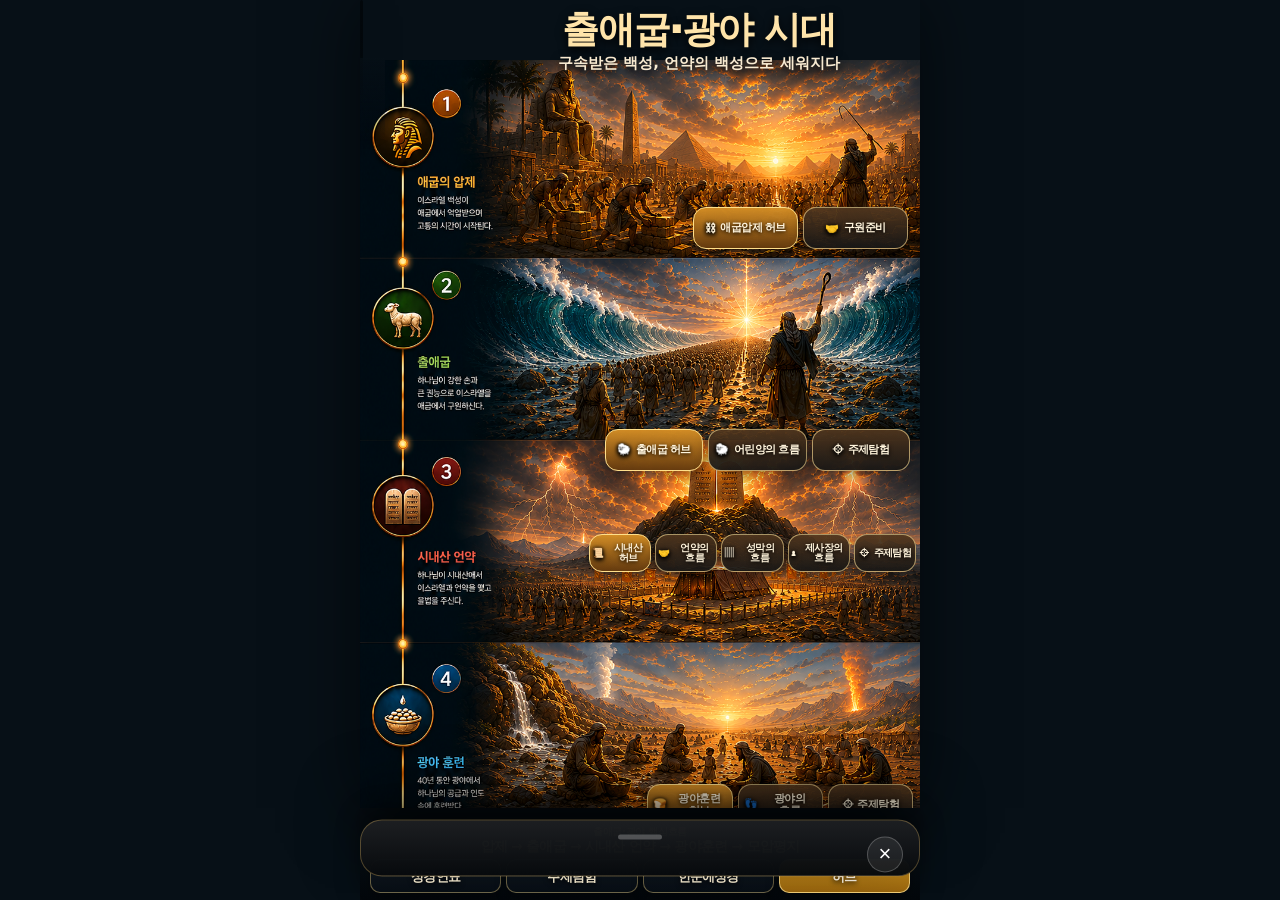
==== index.html @ f76e542e "Add files via upload" ====
<!doctype html>
<html lang="ko">
<head>
<meta charset="utf-8"/>
<meta name="viewport" content="width=device-width,initial-scale=1,maximum-scale=1,user-scalable=no,viewport-fit=cover"/>
<title>출애굽·광야 Matrix</title>
<link rel="manifest" href="manifest.webmanifest"/>
<link rel="apple-touch-icon" href="icons/icon-192.png"/>
<meta name="theme-color" content="#071017"/>
<link rel="stylesheet" href="style.css"/>

<style id="CEN-UNIFIED-FOOTER-V5-CSS">
body{padding-bottom:92px!important}
.unifiedDock{position:fixed!important;left:50%!important;bottom:0!important;transform:translateX(-50%)!important;width:100%!important;max-width:560px!important;z-index:3000!important;padding:5px 10px calc(7px + env(safe-area-inset-bottom))!important;background:linear-gradient(to top,rgba(4,8,12,.98),rgba(9,18,26,.92))!important;border-top:1px solid rgba(247,216,137,.24)!important;box-shadow:0 -10px 24px rgba(0,0,0,.42)!important;backdrop-filter:blur(16px)!important;display:block!important;min-height:auto!important}
.unifiedDock .coreFlow{margin:0 0 4px!important;text-align:center!important;color:#f7d889!important;font-weight:900!important;line-height:1.18!important;font-size:clamp(10px,2.65vw,14px)!important;letter-spacing:-.055em!important;text-shadow:0 2px 6px rgba(0,0,0,.85)!important;white-space:normal!important;overflow:visible!important;text-overflow:clip!important}
.unifiedDock .coreFlow small{display:block!important;margin-bottom:1px!important;color:#d7b565!important;font-size:clamp(7px,1.9vw,10px)!important;font-weight:800!important;letter-spacing:-.03em!important;opacity:.95!important}
.unifiedDock .unifiedNav{display:grid!important;grid-template-columns:repeat(4,1fr)!important;gap:5px!important;width:100%!important;margin:0!important;padding:0!important}
.unifiedDock .action{min-height:34px!important;border:1.2px solid rgba(247,216,137,.42)!important;border-radius:10px!important;background:linear-gradient(180deg,rgba(18,28,36,.92),rgba(8,15,22,.9))!important;box-shadow:inset 0 1px 0 rgba(255,255,255,.08),0 5px 12px rgba(0,0,0,.30)!important;color:#fff4d8!important;text-decoration:none!important;font-size:clamp(10px,2.55vw,13px)!important;font-weight:950!important;display:flex!important;align-items:center!important;justify-content:center!important;line-height:1.0!important;text-align:center!important;letter-spacing:-.06em!important;text-shadow:0 2px 5px rgba(0,0,0,.75)!important;padding:0 2px!important;cursor:pointer!important}
.unifiedDock .action.main,.unifiedDock .action[data-link="hub"],.unifiedDock .action[data-footer="hub"]{background:linear-gradient(180deg,#d49a22,#9b660d)!important;border-color:rgba(255,224,142,.82)!important;color:#fff8e6!important;box-shadow:inset 0 1px 0 rgba(255,255,255,.2),0 5px 13px rgba(0,0,0,.34)!important}
@media(min-width:680px){.unifiedDock{border-radius:24px 24px 0 0!important}}
</style>


<style id="CEN-FOOTER-HEIGHT-FIX-V5B">
:root{--cen-footer-h:92px!important;}
.phone.main-content{bottom:calc(92px + env(safe-area-inset-bottom))!important;}
.app-container{background:#020b10!important;}
</style>

<style id="CEN-BLACK-GAP-FIX-V5C">
/* v5c: 기존 하단 흐름/푸터 예약공간 제거 + 통합 네비게이터 기준으로 재정렬 */
:root{--footer-h:92px!important;--flow-h:0px!important;--cen-footer-h:82px!important;}
.flow-dock,.fixedFooter:not(.unifiedDock),.cen-bottom-solid-bg,.jesus-flow-strip,.era-flow-strip{display:none!important;height:0!important;min-height:0!important;padding:0!important;margin:0!important;border:0!important;box-shadow:none!important;overflow:hidden!important;pointer-events:none!important;}
.viewport{bottom:calc(92px + env(safe-area-inset-bottom))!important;}
.unifiedDock{height:auto!important;min-height:0!important;}
.unifiedDock .action{min-height:34px!important;}
.unifiedDock .coreFlow{margin-bottom:4px!important;}
.unifiedDock .action[data-link="overview"]{letter-spacing:-.07em!important;}
</style>


<style id="CEN-M03-SHEET-ABOVE-FOOTER-V6">
/* v6: 출애굽·광야 허브목록 팝업을 하단 네비게이터 위에서 열기 */
.sheet{
  bottom:calc(92px + env(safe-area-inset-bottom))!important;
  max-height:calc(100svh - 132px - env(safe-area-inset-bottom))!important;
  transform:translate(-50%,120%)!important;
  padding:14px 18px 18px!important;
  border-bottom:1px solid rgba(245,199,107,.30)!important;
  border-radius:22px!important;
  z-index:3100!important;
}
.sheet.show{transform:translate(-50%,0)!important;}
.sheetBack{z-index:2500!important;}
.sheet h2{font-size:clamp(22px,6vw,30px)!important;line-height:1.15!important;}
.sheet .meta{font-size:clamp(13px,3.5vw,17px)!important;margin-bottom:10px!important;}
.sheet p{font-size:clamp(13px,3.5vw,16px)!important;line-height:1.45!important;margin-bottom:10px!important;}
.chips{max-height:28svh!important;overflow-y:auto!important;padding-bottom:4px!important;}
.chip{font-size:clamp(12px,3.2vw,15px)!important;padding:7px 10px!important;}
@media(max-height:720px){
  .sheet{max-height:56svh!important;padding-top:12px!important;}
  .chips{max-height:20svh!important;}
  .grab{margin-bottom:10px!important;}
}
</style>
</head>
<body>
<div class="app">
  <main class="phone main-content">
    <section class="stage" aria-label="출애굽·광야 시대 Matrix">
      <img class="bg" src="assets/exodus-wilderness-bg.png" alt="출애굽·광야 시대 배경"/>

      <div class="titleLayer">
        <h1>출애굽·광야 시대</h1>
        <p>구속받은 백성, 언약의 백성으로 세워지다</p>
      </div>

      <button class="hot event e1" onclick="goHub('oppression')" aria-label="애굽압제 허브"></button>
      <button class="hot event e2" onclick="goHub('exodus')" aria-label="출애굽 허브"></button>
      <button class="hot event e3" onclick="goHub('sinai')" aria-label="시내산 허브"></button>
      <button class="hot event e4" onclick="goHub('wilderness')" aria-label="광야훈련 허브"></button>
      <button class="hot event e5" onclick="goHub('moab')" aria-label="모압평지 허브"></button>

      <div class="btnGroup g1">
        <button onclick="goHub('oppression')"><span class="bIcon">⛓</span>애굽압제 허브</button>
        <button onclick="openSheet('oppressionFlow')"><span class="bIcon">🤝</span>구원준비</button>
      </div>
      <div class="btnGroup g2">
        <button onclick="goHub('exodus')"><span class="bIcon">🐑</span>출애굽 허브</button>
        <button onclick="openSheet('lamb')"><span class="bIcon">🐑</span>어린양의 흐름</button>
        <button onclick="openSheet('exodusFlow')"><span class="bIcon">⌖</span>주제탐험</button>
      </div>
      <div class="btnGroup g3 core">
        <button onclick="goHub('sinai')"><span class="bIcon">📜</span>시내산 허브</button>
        <button onclick="openSheet('covenant')"><span class="bIcon">🤝</span>언약의 흐름</button>
        <button onclick="openSheet('tabernacle')"><span class="bIcon">▥</span>성막의 흐름</button>
        <button onclick="openSheet('priest')"><span class="bIcon">♟</span>제사장의 흐름</button>
        <button onclick="openSheet('connection')"><span class="bIcon">⌖</span>주제탐험</button>
      </div>
      <div class="btnGroup g4">
        <button onclick="goHub('wilderness')"><span class="bIcon">🍞</span>광야훈련 허브</button>
        <button onclick="openSheet('wildernessFlow')"><span class="bIcon">👣</span>광야의 흐름</button>
        <button onclick="openSheet('connection')"><span class="bIcon">⌖</span>주제탐험</button>
      </div>
      <div class="btnGroup g5">
        <button onclick="goHub('moab')"><span class="bIcon">⛰</span>모압평지 허브</button>
        <button onclick="openSheet('kingdom')"><span class="bIcon">♛</span>하나님나라의 흐름</button>
        <button onclick="openSheet('connection')"><span class="bIcon">⌖</span>주제탐험</button>
      </div>
    </section>
  </main>

  <nav class="fixedFooter" aria-label="출애굽·광야 하단 고정 메뉴">
    <div class="flowBox">
      <div class="flowTitle">출애굽·광야 핵심흐름</div>
      <div class="flowItems">
        <span>압제</span><b>›</b><span>출애굽</span><b>›</b><span>언약</span><b>›</b><span>광야</span><b>›</b><span>모압</span>
      </div>
    </div>
    <div class="navGrid">
      <button onclick="showToast('홈 연결 준비')"><i>⌂</i><span>홈</span></button>
      <button onclick="showToast('전체 시대 Matrix 연결 준비')"><i>◎</i><span>전체</span></button>
      <button onclick="openSheet('hubList')"><i>▣</i><span>허브</span></button>
      <button onclick="showToast('족장시대 Matrix 연결 준비')"><i>‹</i><span>이전</span></button>
      <button onclick="showToast('정복시대 Matrix 연결 준비')" class="next"><i>›</i><span>정복시대</span></button>
    </div>
  </nav>
</div>

<footer class="footer actions unifiedDock" aria-label="출애굽·광야 하단 네비게이터">
  <div class="coreFlow"><small>출애굽·광야 핵심흐름</small>압제 → 출애굽 → 시내산 언약 → 광야훈련 → 모압평지</div>
  <nav class="unifiedNav" aria-label="하단 메뉴">
    <button class="action" type="button" data-link="timeline" data-footer="timeline">성경연표</button>
    <button class="action" type="button" data-link="connect" data-footer="connect">주제탐험</button>
    <button class="action" type="button" data-link="overview" data-footer="overview">한눈에성경</button>
    <button class="action main" type="button" data-link="hub" data-footer="hub">허브</button>
  </nav>
</footer>

<div class="sheetBack" id="backdrop"></div>
<section class="sheet" id="sheet" aria-modal="true" role="dialog">
  <div class="grab"></div><button class="close" id="close">×</button>
  <h2 id="sheetTitle"></h2><div class="meta" id="sheetMeta"></div><p id="sheetBody"></p><div class="chips" id="chips"></div>
</section>
<div class="toast" id="toast"></div>

<script src="script.js"></script>

<script id="CEN-UNIFIED-FOOTER-V5-LINKS">
(function(){
  const links={
    timeline:'https://centiger.github.io/CEN-Chronology/?view=timeline',
    connect:'https://centiger.github.io/CEN-Chronology/',
    overview:'https://centiger.github.io/CEN-Bible2.0/#overview66'
  };
  document.addEventListener('click',function(e){
    const btn=e.target.closest && e.target.closest('.unifiedDock .action');
    if(!btn) return;
    const key=btn.dataset.link || btn.dataset.footer || '';
    if(key==='timeline'||key==='connect'||key==='overview'){
      e.preventDefault(); e.stopPropagation(); e.stopImmediatePropagation();
      location.href=links[key];
      return;
    }
    if(key==='hub'){
      e.preventDefault(); e.stopPropagation(); e.stopImmediatePropagation();
      if(typeof openSheet === 'function') openSheet('hubList');
      return;
    }
  },true);
})();
</script>

</body>
</html>
---- style.css ----
*{box-sizing:border-box;-webkit-tap-highlight-color:transparent}html,body{margin:0;background:#071017;color:#fff;font-family:system-ui,-apple-system,"Noto Sans KR","Apple SD Gothic Neo",sans-serif;overflow-x:hidden}.app{min-height:100svh;display:flex;justify-content:center;background:#071017}.phone{position:relative;width:100%;max-width:560px;background:#071017;box-shadow:0 0 70px rgba(0,0,0,.55)}:root{--footer-h:clamp(118px,32vw,180px);--gold:#f5c76b}.main-content{padding-bottom:calc(var(--footer-h) + env(safe-area-inset-bottom) + 10px)}.stage{position:relative;width:100%;aspect-ratio:1024/1536;overflow:hidden;background:#071017}.bg{display:block;width:100%;height:100%;object-fit:cover;user-select:none;pointer-events:none}.titleLayer{position:absolute;left:25%;right:3%;top:1.05%;z-index:8;text-align:center;text-shadow:0 3px 10px #000}.titleLayer h1{margin:0;color:#ffe0a0;font-size:clamp(21px,5.7vw,34px);line-height:1.05;font-weight:1000;letter-spacing:-.04em}.titleLayer p{margin:4px 0 0;color:#f8ead1;font-size:clamp(10px,2.55vw,15px);font-weight:850}.hot{position:absolute;z-index:10;border:0;background:rgba(255,255,255,0);border-radius:14px;cursor:pointer}.hot:focus-visible{outline:2px solid var(--gold);background:rgba(245,199,107,.14)}.hot.debug{background:rgba(245,199,107,.18);outline:1px solid rgba(245,199,107,.7)}.event{left:0;right:0;width:100%;height:18.6%}.e1{top:4.6%}.e2{top:22.3%}.e3{top:39.9%}.e4{top:57.5%}.e5{top:75.2%;height:15.2%}.btnGroup{position:absolute;z-index:15;right:3.1%;width:42%;display:flex;gap:4px;justify-content:flex-end;align-items:center;flex-wrap:wrap}.btnGroup button{min-width:30%;height:clamp(28px,6.8vw,40px);border:1px solid rgba(255,219,138,.55);border-radius:11px;background:linear-gradient(180deg,rgba(98,58,18,.92),rgba(31,20,12,.9));color:#fff2d2;text-shadow:0 1px 4px #000;font-size:clamp(7.4px,1.9vw,10.2px);font-weight:950;line-height:1.05;box-shadow:0 4px 14px rgba(0,0,0,.38);padding:0 4px}.btnGroup button:first-child{background:linear-gradient(180deg,rgba(202,135,45,.94),rgba(92,51,14,.94));border-color:#ffdf8a}.g1{top:18.6%}.g2{top:35.4%}.g3{top:52.0%;width:47%;right:1.6%}.g3 button{min-width:23%}.g4{top:70.0%}.g5{top:86.4%}.fixedFooter{position:fixed;left:50%;bottom:0;transform:translateX(-50%);width:100%;max-width:560px;z-index:90;background:#071017;padding:8px 9px calc(8px + env(safe-area-inset-bottom));box-shadow:0 -14px 34px rgba(0,0,0,.58)}.fixedFooter::before{content:"";position:absolute;left:0;right:0;top:-18px;height:18px;background:linear-gradient(180deg,rgba(7,16,23,0),rgba(7,16,23,.96));pointer-events:none}.flowBox{border:1px solid rgba(245,199,107,.35);border-radius:14px 14px 0 0;background:rgba(6,10,16,.94);padding:8px 8px 7px;text-align:center}.flowTitle{color:#f7d889;font-size:clamp(10px,2.4vw,14px);font-weight:1000;margin-bottom:4px}.flowItems{display:flex;justify-content:center;align-items:center;gap:clamp(5px,1.2vw,9px);font-size:clamp(8px,2.0vw,12px);font-weight:850;color:#f8e7be}.flowItems b{color:#f7d889;font-size:1.25em}.navGrid{height:68px;display:grid;grid-template-columns:1fr 1fr 1.1fr 1fr 1.35fr;gap:6px}.navGrid button{border:1px solid rgba(245,199,107,.28);border-radius:0 0 12px 12px;background:rgba(7,13,20,.96);color:#eadcc6;font-weight:900;font-size:clamp(7px,1.7vw,10px);display:flex;flex-direction:column;align-items:center;justify-content:center;gap:3px}.navGrid button.next{background:linear-gradient(180deg,#a96d21,#6b3e13);color:#fff3dc;border-color:#d89c3a}.navGrid i{font-style:normal;font-size:clamp(15px,3.5vw,20px);line-height:1}.sheetBack{position:fixed;inset:0;background:rgba(0,0,0,.52);opacity:0;pointer-events:none;transition:.22s;z-index:100}.sheetBack.show{opacity:1;pointer-events:auto}.sheet{position:fixed;left:50%;bottom:0;transform:translate(-50%,105%);width:100%;max-width:560px;z-index:110;max-height:76svh;overflow:auto;background:linear-gradient(180deg,rgba(29,31,34,.99),rgba(7,10,13,.99));border:1px solid rgba(245,199,107,.3);border-bottom:0;border-radius:24px 24px 0 0;box-shadow:0 -24px 60px rgba(0,0,0,.6);padding:18px 18px calc(24px + env(safe-area-inset-bottom));transition:.26s}.sheet.show{transform:translate(-50%,0)}.grab{width:44px;height:5px;border-radius:999px;background:rgba(255,255,255,.25);margin:0 auto 14px}.close{position:absolute;right:16px;top:16px;width:36px;height:36px;border-radius:50%;border:1px solid rgba(255,255,255,.22);background:rgba(255,255,255,.08);color:#fff;font-size:22px}.sheet h2{margin:0 44px 5px 0;font-size:24px;color:#fff}.sheet .meta{color:#f7d889;font-weight:950;font-size:14px;margin-bottom:12px}.sheet p{margin:0 0 12px;color:rgba(255,255,255,.88);line-height:1.65;font-size:15px}.chips{display:flex;flex-wrap:wrap;gap:8px}.chip{border:1px solid rgba(245,199,107,.28);background:rgba(245,199,107,.09);color:#f8e4aa;border-radius:999px;padding:8px 11px;font-size:13px;font-weight:850}.toast{position:fixed;left:50%;bottom:calc(var(--footer-h) + 18px);transform:translateX(-50%) translateY(18px);max-width:min(92vw,500px);background:rgba(8,13,18,.94);border:1px solid rgba(245,199,107,.35);color:#ffe7aa;padding:10px 14px;border-radius:999px;font-size:13px;font-weight:850;opacity:0;transition:.22s;z-index:120}.toast.show{opacity:1;transform:translateX(-50%) translateY(0)}@media(max-width:390px){.btnGroup{right:2.4%;width:44%}.g3{right:1%;width:49%}.btnGroup button{font-size:6.9px;padding:0 2px}}

/* v1.2 recommended horizontal-row design: original-ratio background, CSS straight timeline, larger footer */
:root{--footer-h:clamp(148px,38vw,214px);--gold:#f5c76b;--line-x:6.05%;}
.main-content{padding-bottom:calc(var(--footer-h) + env(safe-area-inset-bottom) + 8px)}
.stage{aspect-ratio:1024/1536;overflow:hidden;background:#071017;}
.bg{width:100%;height:100%;object-fit:cover;filter:saturate(1.03) contrast(1.02);}
.stage::before{content:"";position:absolute;z-index:9;left:var(--line-x);top:0;bottom:0;width:3px;border-radius:999px;background:linear-gradient(180deg,#fff4c8 0%,#f1b85b 49%,#fff0bd 100%);box-shadow:0 0 6px rgba(255,220,150,.95),0 0 15px rgba(245,178,70,.52);pointer-events:none;}
.stage::after{content:"";position:absolute;z-index:9;left:calc(var(--line-x) - 12px);top:0;bottom:0;width:25px;background:linear-gradient(90deg,rgba(7,16,23,.55),rgba(7,16,23,.06),rgba(7,16,23,0));pointer-events:none;}
.titleLayer{top:1.0%;left:25%;right:2.8%;}
.titleLayer h1{font-size:clamp(24px,6.7vw,40px);color:#ffe4aa;}
.titleLayer p{font-size:clamp(10px,2.8vw,16px);}

/* Wide horizontal button rows, matching the preferred first design */
.btnGroup{position:absolute;z-index:18;right:2.0%;width:53%;display:flex;flex-direction:row;flex-wrap:nowrap;justify-content:flex-end;align-items:center;gap:6px;}
.btnGroup button{flex:1 1 0;min-width:0;height:clamp(31px,7.2vw,44px);border-radius:14px;border:1px solid rgba(255,224,150,.62);background:linear-gradient(180deg,rgba(80,54,30,.94),rgba(24,23,22,.96));color:#fff4dc;text-shadow:0 1px 4px #000;font-size:clamp(8.2px,2.15vw,12px);font-weight:1000;line-height:1.06;box-shadow:0 4px 13px rgba(0,0,0,.42);padding:0 5px;display:flex;align-items:center;justify-content:center;gap:4px;white-space:normal;}
.btnGroup button:first-child{background:linear-gradient(180deg,rgba(211,141,37,.98),rgba(100,58,14,.98));border-color:#ffdf8a;}
.btnGroup .bIcon{font-size:1.05em;line-height:1;filter:drop-shadow(0 1px 2px #000)}
.g1{top:19.0%;width:34%;right:3.2%;}
.g2{top:35.1%;width:48%;right:2.0%;}
.g3{top:52.3%;width:55%;right:1.4%;gap:5px;}
.g3 button{font-size:clamp(7.2px,1.82vw,10.5px);height:clamp(29px,6.5vw,40px);padding:0 3px;}
.g4{top:69.1%;width:43%;right:2.4%;}
.g5{top:85.2%;width:40%;right:2.6%;}

.fixedFooter{padding:10px 11px calc(10px + env(safe-area-inset-bottom));background:#071017;}
.fixedFooter::before{top:-22px;height:22px;background:linear-gradient(180deg,rgba(7,16,23,0),rgba(7,16,23,.98));}
.flowBox{border:1px solid rgba(245,199,107,.45);border-radius:16px;padding:10px 8px 9px;margin-bottom:8px;background:rgba(6,10,16,.96);}
.flowTitle{font-size:clamp(14px,3.7vw,20px);font-weight:1000;margin-bottom:7px;color:#f7d889;}
.flowItems{font-size:clamp(11.5px,3vw,16px);gap:clamp(8px,2vw,14px);font-weight:950;}
.navGrid{height:82px;display:grid;grid-template-columns:1fr 1fr 1.1fr 1fr 1.35fr;gap:0;border:1px solid rgba(245,199,107,.38);border-radius:16px;overflow:hidden;}
.navGrid button{border:0;border-right:1px solid rgba(245,199,107,.28);border-radius:0;background:rgba(7,13,20,.98);font-size:clamp(11px,3vw,16px);font-weight:1000;gap:6px;color:#f2e7d5;}
.navGrid button:last-child{border-right:0;}
.navGrid i{font-size:clamp(23px,5.8vw,33px);}
.navGrid button.next{background:linear-gradient(180deg,#b87821,#6c3e10);color:#fff5df;}

.event{height:18.2%;}.e1{top:2.6%;}.e2{top:20.8%;}.e3{top:39.0%;}.e4{top:57.2%;}.e5{top:75.4%;height:16.4%;}
@media(max-width:390px){
  .btnGroup{gap:4px}.btnGroup button{font-size:7.8px;height:30px;padding:0 3px;border-radius:11px}.g3 button{font-size:6.6px;height:28px}.g1{width:37%;}.g2{width:50%;}.g3{width:57%;}.g4{width:45%;}.g5{width:42%;}
  .flowTitle{font-size:13.5px}.flowItems{font-size:11px}.navGrid{height:78px}.navGrid button{font-size:10.5px}.navGrid i{font-size:23px}
}

/* v1.3 refinements: background timeline baked as clean straight line; lower scene bands expanded */
.stage{aspect-ratio:1024/1636;}
.stage::before,.stage::after{display:none !important;}
/* recalibrated hotspots for the taller 4th/5th background bands */
.e1{top:2.4%;height:18.3%;}
.e2{top:20.9%;height:18.0%;}
.e3{top:39.0%;height:19.0%;}
.e4{top:58.3%;height:21.0%;}
.e5{top:79.4%;height:17.6%;}
/* button rows moved to match the taller lower panels */
.g1{top:19.0%;width:34%;right:3.2%;}
.g2{top:35.4%;width:48%;right:2.0%;}
.g3{top:53.0%;width:55%;right:1.4%;}
.g4{top:72.2%;width:43%;right:2.4%;}
.g5{top:88.0%;width:40%;right:2.6%;}

/* v1.4: use user-approved 1024x1536 background as the main matrix screen */
.stage{aspect-ratio:1024/1536 !important;}
.bg{width:100%;height:100%;object-fit:cover !important;}
.stage::before,.stage::after{display:none !important;}
.titleLayer{top:1.2%;left:25%;right:3%;}
.titleLayer h1{font-size:clamp(24px,6.6vw,40px);}
.titleLayer p{font-size:clamp(10px,2.75vw,16px);}
/* recalibrated row buttons for approved background */
.e1{top:2.4%;height:18.4%;}
.e2{top:20.7%;height:18.3%;}
.e3{top:39.0%;height:18.7%;}
.e4{top:57.8%;height:17.9%;}
.e5{top:75.7%;height:16.8%;}
.g1{top:19.0%;width:34%;right:3.2%;}
.g2{top:35.2%;width:48%;right:2.0%;}
.g3{top:52.6%;width:55%;right:1.4%;}
.g4{top:69.8%;width:43%;right:2.4%;}
.g5{top:85.6%;width:40%;right:2.6%;}

/* v1.5: first scene gets more vertical breathing room; button rows re-aligned */
.stage{aspect-ratio:1024/1588 !important;}
.bg{width:100%;height:100%;object-fit:cover !important;}
.titleLayer{top:1.4%;left:25.5%;right:3%;}
.titleLayer h1{font-size:clamp(23px,6.3vw,38px);line-height:1.02;}
.titleLayer p{margin-top:5px;font-size:clamp(10px,2.7vw,16px);}
.e1{top:2.3%;height:21.8%;}
.e2{top:24.5%;height:18.7%;}
.e3{top:43.3%;height:18.2%;}
.e4{top:61.4%;height:18.2%;}
.e5{top:79.7%;height:16.4%;}
.g1{top:20.1%;width:35%;right:3.0%;}
.g2{top:37.3%;width:49%;right:2.0%;}
.g3{top:54.2%;width:56%;right:1.2%;gap:5px;}
.g4{top:70.8%;width:43%;right:2.4%;}
.g5{top:86.1%;width:41%;right:2.5%;}
.g3 button{font-size:clamp(7px,1.78vw,10.2px);padding:0 3px;}

/* v1.6: top blurred dark header extension — keep the approved background image undistorted */
:root{--top-pad:5.36%;}
.stage{aspect-ratio:1024/1678 !important;background:#071017;}
.bg{position:absolute;left:0;top:var(--top-pad);width:100%;height:auto !important;object-fit:contain !important;object-position:top center !important;}
.stage::before{display:block !important;content:"";position:absolute;z-index:5;left:0;right:0;top:0;height:var(--top-pad);background:linear-gradient(180deg,rgba(0,0,0,.95),rgba(4,9,14,.88) 58%,rgba(4,9,14,.55));box-shadow:0 10px 28px rgba(0,0,0,.55);backdrop-filter:blur(8px);-webkit-backdrop-filter:blur(8px);pointer-events:none;}
.stage::after{display:block !important;content:"";position:absolute;z-index:6;left:0;right:0;top:0;height:calc(var(--top-pad) + 4.5%);background:linear-gradient(180deg,rgba(0,0,0,.48),rgba(0,0,0,0));pointer-events:none;}
.titleLayer{z-index:12;top:.82%;left:24%;right:3%;}
.titleLayer h1{font-size:clamp(24px,6.4vw,39px);line-height:1.02;}
.titleLayer p{margin-top:5px;font-size:clamp(10px,2.75vw,16px);}
/* button/hotspot positions recalibrated because the image starts below the new header */
.e1{top:7.54%;height:20.63%;}
.e2{top:28.55%;height:17.70%;}
.e3{top:46.34%;height:17.23%;}
.e4{top:63.47%;height:17.23%;}
.e5{top:80.79%;height:15.52%;}
.g1{top:24.38%;width:35%;right:3.0%;}
.g2{top:40.66%;width:49%;right:2.0%;}
.g3{top:56.67%;width:56%;right:1.2%;gap:5px;}
.g4{top:72.37%;width:43%;right:2.4%;}
.g5{top:86.86%;width:41%;right:2.5%;}
@media(max-width:390px){
  .titleLayer{top:.72%;left:24%;right:2.5%;}
  .titleLayer h1{font-size:clamp(22px,6.1vw,35px)}
  .titleLayer p{font-size:clamp(9.5px,2.55vw,14px)}
}

/* v1.7: restore approved original 1024x1536 background, keep top blurred header without icon distortion */
:root{--top-pad:5.535%;}
.stage{aspect-ratio:1024/1626 !important;background:#071017;}
.bg{position:absolute;left:0;top:var(--top-pad);width:100%;height:auto !important;object-fit:contain !important;object-position:top center !important;}
.stage::before{display:block !important;content:"";position:absolute;z-index:5;left:0;right:0;top:0;height:var(--top-pad);background:linear-gradient(180deg,rgba(0,0,0,.95),rgba(4,9,14,.88) 58%,rgba(4,9,14,.55));box-shadow:0 10px 28px rgba(0,0,0,.55);backdrop-filter:blur(8px);-webkit-backdrop-filter:blur(8px);pointer-events:none;}
.stage::after{display:block !important;content:"";position:absolute;z-index:6;left:0;right:0;top:0;height:calc(var(--top-pad) + 4.2%);background:linear-gradient(180deg,rgba(0,0,0,.46),rgba(0,0,0,0));pointer-events:none;}
.titleLayer{z-index:12;top:.76%;left:24%;right:3%;}
.titleLayer h1{font-size:clamp(23px,6.25vw,38px);line-height:1.02;}
.titleLayer p{margin-top:4px;font-size:clamp(9.8px,2.6vw,15px);}
.e1{top:7.80%;height:17.38%;}
.e2{top:25.09%;height:17.29%;}
.e3{top:42.38%;height:17.66%;}
.e4{top:60.14%;height:16.91%;}
.e5{top:77.05%;height:15.87%;}
.g1{top:23.48%;width:35%;right:3.0%;}
.g2{top:38.79%;width:49%;right:2.0%;}
.g3{top:55.22%;width:56%;right:1.2%;gap:5px;}
.g4{top:71.47%;width:43%;right:2.4%;}
.g5{top:86.40%;width:41%;right:2.5%;}

/* v1.8: smoother black-header-to-image fade and refined button placement */
:root{--top-pad:6.55%;}
.stage{aspect-ratio:1024/1644 !important;background:#071017;}
.bg{position:absolute;left:0;top:var(--top-pad);width:100%;height:auto !important;object-fit:contain !important;object-position:top center !important;}
.stage::before{display:block !important;content:"";position:absolute;z-index:5;left:0;right:0;top:0;height:calc(var(--top-pad) + 2.4%);background:linear-gradient(180deg,rgba(0,0,0,.98) 0%,rgba(3,8,13,.94) 44%,rgba(3,8,13,.76) 70%,rgba(3,8,13,.28) 91%,rgba(3,8,13,0) 100%);box-shadow:0 12px 30px rgba(0,0,0,.48);backdrop-filter:blur(7px);-webkit-backdrop-filter:blur(7px);pointer-events:none;}
.stage::after{display:block !important;content:"";position:absolute;z-index:6;left:0;right:0;top:calc(var(--top-pad) - 1.2%);height:6.2%;background:linear-gradient(180deg,rgba(7,16,23,.72) 0%,rgba(7,16,23,.34) 42%,rgba(7,16,23,0) 100%);pointer-events:none;}
.titleLayer{z-index:12;top:1.35%;left:24%;right:3%;}
.titleLayer h1{font-size:clamp(22px,6.0vw,37px);line-height:1.02;}
.titleLayer p{margin-top:5px;font-size:clamp(9.8px,2.55vw,15px);}

/* hotspots adjusted for the slightly taller header */
.e1{top:8.75%;height:17.05%;}
.e2{top:25.70%;height:17.05%;}
.e3{top:42.83%;height:17.48%;}
.e4{top:60.35%;height:16.95%;}
.e5{top:77.30%;height:15.75%;}

/* Button row tuning: keep rows horizontal, reduce crowding, avoid key figures */
.btnGroup button{height:clamp(30px,7.0vw,43px);font-size:clamp(8px,2.05vw,11.7px);border-radius:13px;}
.g1{top:24.10%;width:37%;right:2.6%;}
.g2{top:39.45%;width:49.5%;right:1.7%;}
.g3{top:55.85%;width:57.5%;right:.8%;gap:4px;}
.g3 button{font-size:clamp(6.9px,1.72vw,10px);height:clamp(28px,6.3vw,39px);padding:0 2px;}
.g4{top:71.90%;width:45%;right:1.8%;}
.g5{top:85.95%;width:43%;right:1.5%;}
@media(max-width:390px){
  .titleLayer{top:1.22%;left:24%;right:2.4%;}
  .titleLayer h1{font-size:clamp(21px,5.75vw,34px);}
  .titleLayer p{font-size:clamp(9.2px,2.45vw,13.8px);}
  .btnGroup{gap:4px}.btnGroup button{font-size:7.6px;height:30px;padding:0 3px;border-radius:11px}.g3 button{font-size:6.3px;height:28px}.g1{width:39%;}.g2{width:51%;}.g3{width:59%;}.g4{width:47%;}.g5{width:45%;}
}

/* v1.9: mobile-consistent button typography and fine placement */
.btnGroup{
  align-items:center;
  justify-content:flex-end;
  gap:5px;
}
.btnGroup button{
  font-weight:700 !important;
  letter-spacing:-0.045em;
  font-size:clamp(8.4px,1.95vw,11.2px) !important;
  line-height:1.02;
  height:clamp(30px,6.8vw,42px);
  padding:0 5px;
  border-radius:13px;
  white-space:normal;
  word-break:keep-all;
  overflow-wrap:normal;
}
.btnGroup .bIcon{
  flex:0 0 auto;
  font-size:.98em;
  margin-right:1px;
}
/* row-specific placement: calibrated from the current mobile capture */
.g1{top:23.55% !important;width:36.5% !important;right:2.7% !important;}
.g2{top:39.05% !important;width:50.5% !important;right:1.6% !important;}
.g3{top:55.38% !important;width:58.5% !important;right:.65% !important;gap:4px !important;}
.g3 button{font-size:clamp(6.8px,1.62vw,9.6px) !important;height:clamp(28px,6.15vw,38px);padding:0 2px;letter-spacing:-0.055em;}
.g4{top:71.18% !important;width:45.5% !important;right:1.8% !important;}
.g5{top:85.35% !important;width:44.5% !important;right:1.35% !important;}
/* footer text is intentionally larger, but not extra-bold */
.flowTitle,.flowItems,.navGrid button{font-weight:780 !important;letter-spacing:-.035em;}
@media(max-width:430px){
  .btnGroup{gap:4px;}
  .btnGroup button{font-size:clamp(7.4px,2.05vw,9.6px) !important;height:clamp(29px,7.05vw,38px);padding:0 3px;border-radius:11px;}
  .g1{width:38% !important;right:2.4% !important;}
  .g2{width:52% !important;right:1.3% !important;}
  .g3{width:60% !important;right:.45% !important;gap:3px !important;}
  .g3 button{font-size:clamp(6.0px,1.72vw,8.2px) !important;height:clamp(27px,6.6vw,35px);padding:0 1px;}
  .g4{width:47% !important;right:1.4% !important;}
  .g5{width:46% !important;right:1.0% !important;}
}
@media(min-width:520px){
  .btnGroup button{font-size:11.4px !important;}
  .g3 button{font-size:9.8px !important;}
}

/* v2.0: preserve row 3; move row 4 and 5 below the main scene focus as requested */
.g3{top:55.38% !important;width:58.5% !important;right:.65% !important;}
.g4{top:74.35% !important;width:46.5% !important;right:1.45% !important;}
.g5{top:88.15% !important;width:45.5% !important;right:1.15% !important;}
@media(max-width:430px){
  .g4{top:74.35% !important;width:48% !important;right:1.2% !important;}
  .g5{top:88.15% !important;width:47% !important;right:.85% !important;}
}

/* v1.11: scroll fix + stronger top fade after user background replacement */
html, body {
  height: auto !important;
  min-height: 100% !important;
  overflow-x: hidden !important;
  overflow-y: auto !important;
  -webkit-overflow-scrolling: touch !important;
  overscroll-behavior-y: contain;
}
body { touch-action: pan-y !important; }
.app {
  display: block !important;
  min-height: 100svh !important;
  overflow: visible !important;
  background: #071017 !important;
}
.phone {
  margin: 0 auto !important;
  overflow: visible !important;
}
.main-content {
  display: block !important;
  padding-bottom: calc(var(--footer-h) + env(safe-area-inset-bottom) + 32px) !important;
  overflow: visible !important;
}
.stage {
  position: relative !important;
  overflow: visible !important;
  isolation: isolate;
  aspect-ratio: 1024 / 1644 !important;
  background: #071017 !important;
}
.bg {
  position: absolute !important;
  left: 0 !important;
  top: var(--top-pad) !important;
  width: 100% !important;
  height: auto !important;
  object-fit: contain !important;
  object-position: top center !important;
}
:root { --top-pad: 6.7%; }
.stage::before {
  display: block !important;
  content: "" !important;
  position: absolute !important;
  z-index: 5 !important;
  left: 0 !important;
  right: 0 !important;
  top: 0 !important;
  height: calc(var(--top-pad) + 4.8%) !important;
  background:
    linear-gradient(180deg,
      rgba(2,7,11,1) 0%,
      rgba(2,7,11,.98) 34%,
      rgba(2,7,11,.88) 55%,
      rgba(2,7,11,.58) 76%,
      rgba(2,7,11,.22) 91%,
      rgba(2,7,11,0) 100%) !important;
  box-shadow: 0 16px 34px rgba(0,0,0,.55) !important;
  backdrop-filter: blur(10px) !important;
  -webkit-backdrop-filter: blur(10px) !important;
  pointer-events: none !important;
}
.stage::after {
  display: block !important;
  content: "" !important;
  position: absolute !important;
  z-index: 6 !important;
  left: 0 !important;
  right: 0 !important;
  top: calc(var(--top-pad) - .2%) !important;
  height: 9.2% !important;
  background: linear-gradient(180deg, rgba(7,16,23,.72) 0%, rgba(7,16,23,.38) 42%, rgba(7,16,23,0) 100%) !important;
  pointer-events: none !important;
}
.titleLayer {
  z-index: 12 !important;
  top: 1.2% !important;
  left: 24% !important;
  right: 3% !important;
}
.titleLayer h1 { font-size: clamp(22px, 6vw, 37px) !important; }
.titleLayer p { font-size: clamp(9.5px, 2.55vw, 15px) !important; }
.fixedFooter {
  max-height: none !important;
  touch-action: manipulation !important;
}
/* keep 3rd row as-is; keep 4th/5th low, with larger actual movement than previous ineffective attempts */
.g3{top:55.38% !important;width:58.5% !important;right:.65% !important;}
.g4{top:75.9% !important;width:46.5% !important;right:1.45% !important;}
.g5{top:89.4% !important;width:45.5% !important;right:1.15% !important;}
@media(max-width:430px){
  .stage{aspect-ratio:1024 / 1644 !important;}
  .g4{top:75.9% !important;width:48% !important;right:1.2% !important;}
  .g5{top:89.4% !important;width:47% !important;right:.85% !important;}
}

/* v1.15 final override: button rows follow user's marked bottom zones; only visible buttons receive touch events */
.event.hot{
  pointer-events: none !important;
}
.btnGroup{
  pointer-events: auto !important;
}
/* 1st row stays in first panel lower-right */
.g1{top:21.05% !important;right:2.1% !important;width:38.5% !important;}
/* 2nd row moved down to the open sea-floor area marked by user */
.g2{top:40.35% !important;right:1.8% !important;width:54.5% !important;}
/* 3rd row intentionally preserved: lowering would cover the tabernacle */
.g3{top:55.38% !important;right:.65% !important;width:58.5% !important;}
/* 4th row moved clearly into the lower open ground area */
.g4{top:78.70% !important;right:1.2% !important;width:47.5% !important;}
/* 5th row moved into lower valley area, above the core-flow box */
.g5{top:93.35% !important;right:1.0% !important;width:46.5% !important;}
@media(max-width:430px){
  .g1{top:21.05% !important;right:1.8% !important;width:40% !important;}
  .g2{top:40.35% !important;right:1.4% !important;width:56% !important;}
  .g3{top:55.38% !important;right:.5% !important;width:60% !important;}
  .g4{top:78.70% !important;right:.9% !important;width:49% !important;}
  .g5{top:93.35% !important;right:.7% !important;width:48% !important;}
}

/* v1.16: definitive main-screen scroll container fix
   The visible matrix area now scrolls independently above the fixed footer. */
html, body {
  width: 100% !important;
  height: 100% !important;
  min-height: 100% !important;
  margin: 0 !important;
  overflow: hidden !important;
  background: #071017 !important;
  overscroll-behavior: none !important;
}
body {
  position: fixed !important;
  inset: 0 !important;
  touch-action: none !important;
}
.app {
  position: fixed !important;
  inset: 0 !important;
  display: block !important;
  width: 100% !important;
  height: 100% !important;
  min-height: 0 !important;
  overflow: hidden !important;
  background: #071017 !important;
}
.phone.main-content {
  position: fixed !important;
  left: 50% !important;
  top: 0 !important;
  bottom: calc(var(--footer-h) + env(safe-area-inset-bottom)) !important;
  transform: translateX(-50%) !important;
  width: 100% !important;
  max-width: 560px !important;
  height: auto !important;
  min-height: 0 !important;
  margin: 0 !important;
  padding: 0 0 42px 0 !important;
  overflow-x: hidden !important;
  overflow-y: scroll !important;
  -webkit-overflow-scrolling: touch !important;
  overscroll-behavior-y: contain !important;
  touch-action: pan-y !important;
  background: #071017 !important;
  scrollbar-width: none;
}
.phone.main-content::-webkit-scrollbar { display: none; }
.stage {
  position: relative !important;
  display: block !important;
  width: 100% !important;
  min-height: auto !important;
  overflow: visible !important;
  touch-action: pan-y !important;
}
.bg, .titleLayer, .btnGroup, .btnGroup button {
  touch-action: pan-y !important;
}
.btnGroup button {
  -webkit-user-select: none !important;
  user-select: none !important;
}
.event.hot {
  pointer-events: none !important;
  display: none !important;
}
.fixedFooter {
  position: fixed !important;
  left: 50% !important;
  bottom: 0 !important;
  transform: translateX(-50%) !important;
  width: 100% !important;
  max-width: 560px !important;
  z-index: 90 !important;
  touch-action: manipulation !important;
}
.sheet, .sheetBack, .toast { touch-action: auto !important; }

/* v1.17: button-placement final pass from user marked screenshot
   Keep background untouched. Rows are deliberately pushed into the lower open-ground areas.
   Use translateY so the visual move is guaranteed even if earlier percentage rules are still cached/overridden. */
.btnGroup{
  z-index: 25 !important;
  pointer-events: auto !important;
}
.btnGroup button{
  font-weight: 700 !important;
  white-space: normal !important;
  word-break: keep-all !important;
}
.g1{
  top: 21.05% !important;
  right: 2.1% !important;
  width: 38.5% !important;
  transform: translateY(0) !important;
}
.g2{
  top: 40.35% !important;
  right: 1.8% !important;
  width: 54.5% !important;
  transform: translateY(clamp(30px, 7.6vw, 48px)) !important;
}
.g3{
  top: 55.38% !important;
  right: .65% !important;
  width: 58.5% !important;
  transform: translateY(clamp(22px, 5.6vw, 36px)) !important;
}
.g4{
  top: 78.70% !important;
  right: 1.2% !important;
  width: 47.5% !important;
  transform: translateY(clamp(42px, 10.8vw, 70px)) !important;
}
.g5{
  top: 93.35% !important;
  right: 1.0% !important;
  width: 46.5% !important;
  transform: translateY(clamp(38px, 9.8vw, 66px)) !important;
}
/* Give stage enough scrollable height for the translated lower rows. */
.stage{
  margin-bottom: clamp(90px, 22vw, 130px) !important;
}
@media(max-width:430px){
  .g1{top:21.05% !important;right:1.8% !important;width:40% !important;transform:translateY(0) !important;}
  .g2{top:40.35% !important;right:1.4% !important;width:56% !important;transform:translateY(clamp(28px, 7.8vw, 46px)) !important;}
  .g3{top:55.38% !important;right:.5% !important;width:60% !important;transform:translateY(clamp(20px, 5.8vw, 34px)) !important;}
  .g4{top:78.70% !important;right:.9% !important;width:49% !important;transform:translateY(clamp(40px, 11.2vw, 68px)) !important;}
  .g5{top:93.35% !important;right:.7% !important;width:48% !important;transform:translateY(clamp(36px, 10.2vw, 62px)) !important;}
}

/* v1.18: compact fixed footer - reduce vertical footprint before hub work */
:root{
  --footer-h: clamp(104px, 26vw, 138px) !important;
}
.phone.main-content{
  bottom: calc(var(--footer-h) + env(safe-area-inset-bottom)) !important;
}
.fixedFooter{
  padding: 5px 8px calc(5px + env(safe-area-inset-bottom)) !important;
  background: #071017 !important;
}
.fixedFooter::before{
  top: -14px !important;
  height: 14px !important;
  background: linear-gradient(180deg, rgba(7,16,23,0), rgba(7,16,23,.96)) !important;
}
.flowBox{
  border-radius: 13px !important;
  padding: 6px 8px 5px !important;
  margin-bottom: 5px !important;
}
.flowTitle{
  font-size: clamp(12px, 3.0vw, 16px) !important;
  line-height: 1.1 !important;
  margin-bottom: 4px !important;
  font-weight: 900 !important;
}
.flowItems{
  font-size: clamp(9px, 2.2vw, 12px) !important;
  gap: clamp(4px, 1.0vw, 7px) !important;
  line-height: 1.1 !important;
  font-weight: 800 !important;
}
.flowItems b{
  font-size: 1.05em !important;
}
.navGrid{
  height: clamp(48px, 12.5vw, 62px) !important;
  gap: 3px !important;
}
.navGrid button{
  border-radius: 0 0 10px 10px !important;
  font-size: clamp(8px, 2.1vw, 11px) !important;
  gap: 1px !important;
  font-weight: 850 !important;
}
.navGrid i{
  font-size: clamp(15px, 4.0vw, 20px) !important;
}
.toast{
  bottom: calc(var(--footer-h) + 12px) !important;
}

/* v1.19: stop main scroll at the natural end of the matrix image.
   The previous large stage margin was useful for testing lower button placement,
   but it allowed the user to drag too far past the Moab panel. */
.phone.main-content{
  padding-bottom: 0 !important;
  scroll-padding-bottom: 0 !important;
}
.stage{
  margin-bottom: 0 !important;
}
/* Keep translated lower buttons visible without creating a large extra scroll tail. */
.g4{ transform: translateY(clamp(30px, 8.0vw, 50px)) !important; }
.g5{ transform: translateY(clamp(18px, 5.0vw, 34px)) !important; }
@media(max-width:430px){
  .g4{ transform: translateY(clamp(28px, 8.2vw, 48px)) !important; }
  .g5{ transform: translateY(clamp(16px, 5.2vw, 32px)) !important; }
}

/* v1.20: final button desire pass from user marked screenshot
   Background remains untouched. Move rows 1/2/4/5 a little lower while preserving row 3's safe position. */
.g1{
  transform: translateY(clamp(10px, 2.7vw, 18px)) !important;
}
.g2{
  transform: translateY(clamp(42px, 10.4vw, 66px)) !important;
}
.g3{
  top:55.38% !important;
  transform: translateY(clamp(22px, 5.6vw, 36px)) !important;
}
.g4{
  transform: translateY(clamp(48px, 12.0vw, 76px)) !important;
}
.g5{
  transform: translateY(clamp(42px, 10.5vw, 68px)) !important;
}
/* translated buttons need a little breathing room, but not the huge scroll tail */
.phone.main-content{
  padding-bottom: 0 !important;
}
.stage{
  margin-bottom: clamp(22px, 5.5vw, 34px) !important;
}
@media(max-width:430px){
  .g1{transform:translateY(clamp(9px, 2.7vw, 16px)) !important;}
  .g2{transform:translateY(clamp(40px, 10.7vw, 64px)) !important;}
  .g3{transform:translateY(clamp(20px, 5.8vw, 34px)) !important;}
  .g4{transform:translateY(clamp(46px, 12.3vw, 74px)) !important;}
  .g5{transform:translateY(clamp(40px, 10.8vw, 66px)) !important;}
  .stage{margin-bottom:clamp(20px, 5.8vw, 32px) !important;}
}

/* v1.21: Moab row final adjustment
   Move only row 5 farther down to clear Moses/people and sit over the lower river/valley area.
   Rows 1-4 remain as approved in v1.20. */
.g5{
  top: 93.35% !important;
  right: 1.0% !important;
  width: 46.5% !important;
  transform: translateY(clamp(78px, 18.8vw, 118px)) !important;
}
/* keep just enough room so the lowered Moab buttons are reachable, without creating a sloppy long tail */
.stage{
  margin-bottom: clamp(54px, 13.2vw, 82px) !important;
}
@media(max-width:430px){
  .g5{
    right: .7% !important;
    width: 48% !important;
    transform: translateY(clamp(74px, 19.2vw, 112px)) !important;
  }
  .stage{margin-bottom:clamp(50px, 13.6vw, 78px) !important;}
}

/* v1.28: polished connection sheets */
.sheet p{white-space:pre-line;}
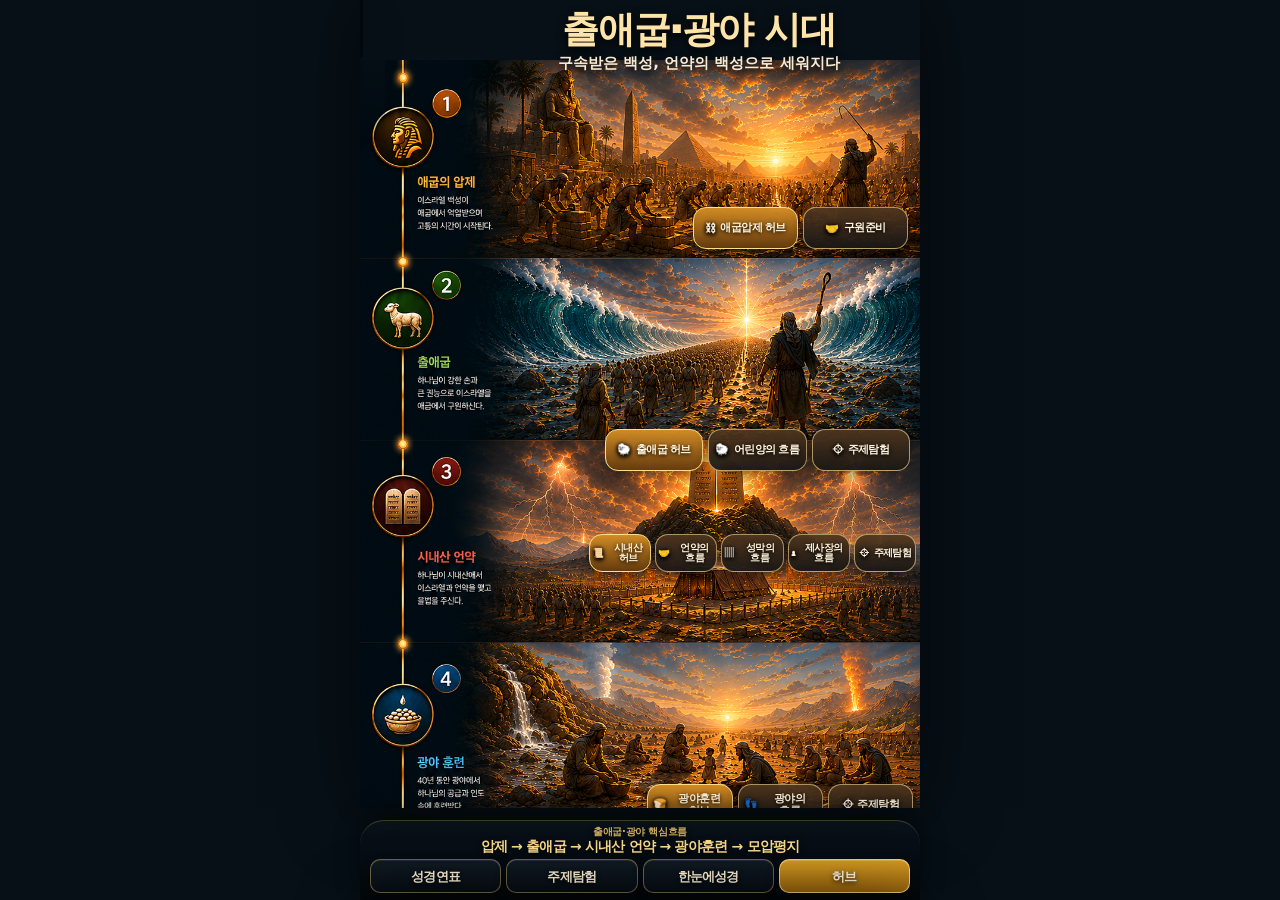
==== commit 51b1a4bf: "Add files via upload" ====
--- a/index.html
+++ b/index.html
@@ -38,29 +38,29 @@
 .unifiedDock .action[data-link="overview"]{letter-spacing:-.07em!important;}
 </style>
 
-
-<style id="CEN-M03-SHEET-ABOVE-FOOTER-V6">
-/* v6: 출애굽·광야 허브목록 팝업을 하단 네비게이터 위에서 열기 */
+<style id="M03-HUB-SHEET-POSITION-FIX">
+/* M03 전용: 기존 출애굽·광야 허브목록(openSheet('hubList'))은 그대로 쓰고,
+   하단 통합 네비게이터 위에서 보이도록 시트 위치만 보정 */
+.sheetBack{
+  z-index:2500!important;
+}
 .sheet{
-  bottom:calc(92px + env(safe-area-inset-bottom))!important;
-  max-height:calc(100svh - 132px - env(safe-area-inset-bottom))!important;
-  transform:translate(-50%,120%)!important;
-  padding:14px 18px 18px!important;
+  z-index:4000!important;
+  bottom:calc(86px + env(safe-area-inset-bottom))!important;
+  max-height:calc(100svh - 112px - env(safe-area-inset-bottom))!important;
+  overflow-y:auto!important;
+  padding-bottom:18px!important;
   border-bottom:1px solid rgba(245,199,107,.30)!important;
-  border-radius:22px!important;
-  z-index:3100!important;
+  border-radius:24px!important;
 }
-.sheet.show{transform:translate(-50%,0)!important;}
-.sheetBack{z-index:2500!important;}
-.sheet h2{font-size:clamp(22px,6vw,30px)!important;line-height:1.15!important;}
-.sheet .meta{font-size:clamp(13px,3.5vw,17px)!important;margin-bottom:10px!important;}
-.sheet p{font-size:clamp(13px,3.5vw,16px)!important;line-height:1.45!important;margin-bottom:10px!important;}
-.chips{max-height:28svh!important;overflow-y:auto!important;padding-bottom:4px!important;}
-.chip{font-size:clamp(12px,3.2vw,15px)!important;padding:7px 10px!important;}
-@media(max-height:720px){
-  .sheet{max-height:56svh!important;padding-top:12px!important;}
-  .chips{max-height:20svh!important;}
-  .grab{margin-bottom:10px!important;}
+.sheet.show{
+  transform:translate(-50%,0)!important;
+}
+.sheet:not(.show){
+  transform:translate(-50%,calc(100% + 110px))!important;
+}
+.chipBtn{
+  cursor:pointer!important;
 }
 </style>
 </head>
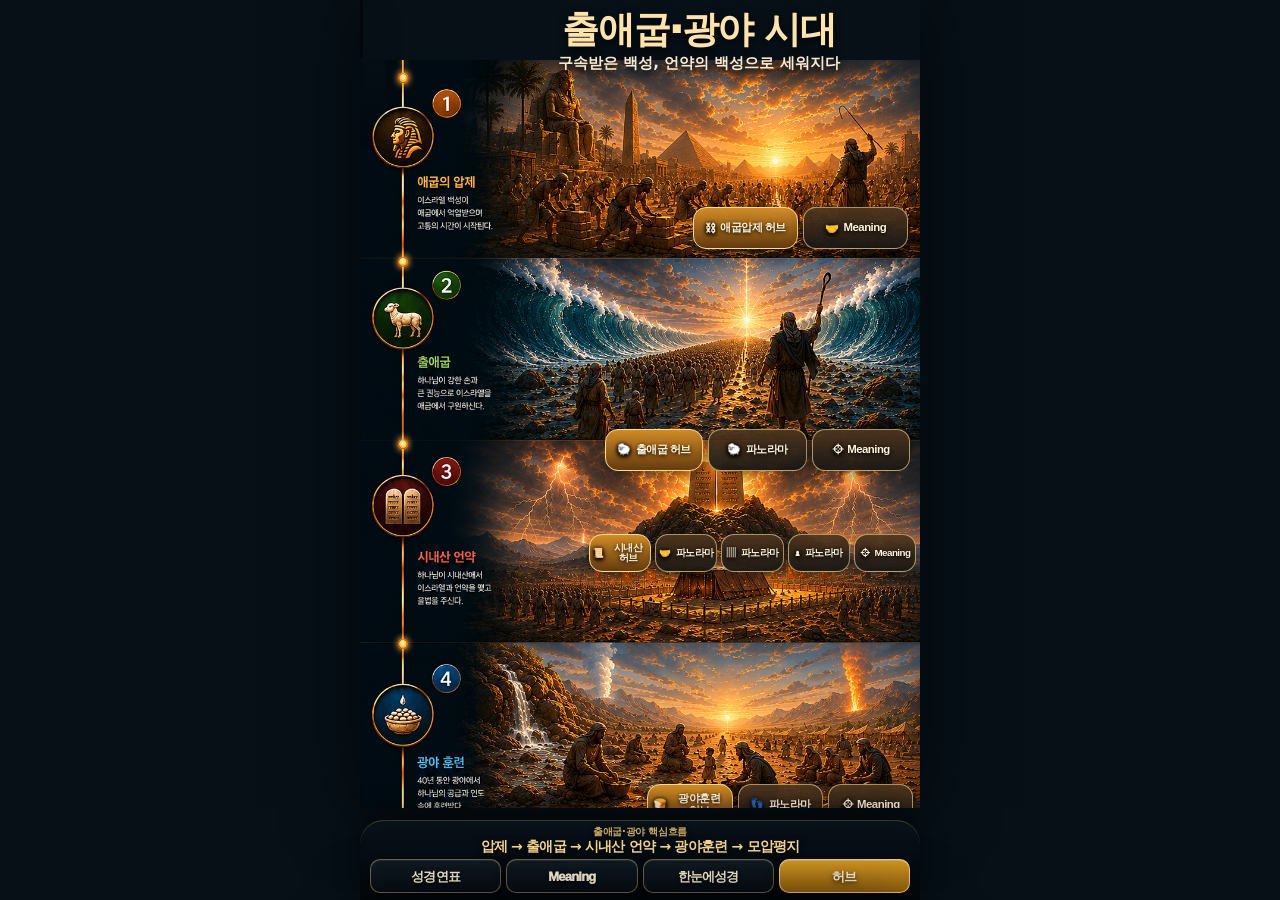
==== commit 42a8b561: "Add files via upload" ====
--- a/index.html
+++ b/index.html
@@ -83,29 +83,29 @@
 
       <div class="btnGroup g1">
         <button onclick="goHub('oppression')"><span class="bIcon">⛓</span>애굽압제 허브</button>
-        <button onclick="openSheet('oppressionFlow')"><span class="bIcon">🤝</span>구원준비</button>
+        <button onclick="openSheet('oppressionFlow')"><span class="bIcon">🤝</span>Meaning</button>
       </div>
       <div class="btnGroup g2">
         <button onclick="goHub('exodus')"><span class="bIcon">🐑</span>출애굽 허브</button>
-        <button onclick="openSheet('lamb')"><span class="bIcon">🐑</span>어린양의 흐름</button>
-        <button onclick="openSheet('exodusFlow')"><span class="bIcon">⌖</span>주제탐험</button>
+        <button onclick="openSheet('lamb')"><span class="bIcon">🐑</span>파노라마</button>
+        <button onclick="openSheet('exodusFlow')"><span class="bIcon">⌖</span>Meaning</button>
       </div>
       <div class="btnGroup g3 core">
         <button onclick="goHub('sinai')"><span class="bIcon">📜</span>시내산 허브</button>
-        <button onclick="openSheet('covenant')"><span class="bIcon">🤝</span>언약의 흐름</button>
-        <button onclick="openSheet('tabernacle')"><span class="bIcon">▥</span>성막의 흐름</button>
-        <button onclick="openSheet('priest')"><span class="bIcon">♟</span>제사장의 흐름</button>
-        <button onclick="openSheet('connection')"><span class="bIcon">⌖</span>주제탐험</button>
+        <button onclick="openSheet('covenant')"><span class="bIcon">🤝</span>파노라마</button>
+        <button onclick="openSheet('tabernacle')"><span class="bIcon">▥</span>파노라마</button>
+        <button onclick="openSheet('priest')"><span class="bIcon">♟</span>파노라마</button>
+        <button onclick="openSheet('connection')"><span class="bIcon">⌖</span>Meaning</button>
       </div>
       <div class="btnGroup g4">
         <button onclick="goHub('wilderness')"><span class="bIcon">🍞</span>광야훈련 허브</button>
-        <button onclick="openSheet('wildernessFlow')"><span class="bIcon">👣</span>광야의 흐름</button>
-        <button onclick="openSheet('connection')"><span class="bIcon">⌖</span>주제탐험</button>
+        <button onclick="openSheet('wildernessFlow')"><span class="bIcon">👣</span>파노라마</button>
+        <button onclick="openSheet('connection')"><span class="bIcon">⌖</span>Meaning</button>
       </div>
       <div class="btnGroup g5">
         <button onclick="goHub('moab')"><span class="bIcon">⛰</span>모압평지 허브</button>
-        <button onclick="openSheet('kingdom')"><span class="bIcon">♛</span>하나님나라의 흐름</button>
-        <button onclick="openSheet('connection')"><span class="bIcon">⌖</span>주제탐험</button>
+        <button onclick="openSheet('kingdom')"><span class="bIcon">♛</span>파노라마</button>
+        <button onclick="openSheet('connection')"><span class="bIcon">⌖</span>Meaning</button>
       </div>
     </section>
   </main>
@@ -131,7 +131,7 @@
   <div class="coreFlow"><small>출애굽·광야 핵심흐름</small>압제 → 출애굽 → 시내산 언약 → 광야훈련 → 모압평지</div>
   <nav class="unifiedNav" aria-label="하단 메뉴">
     <button class="action" type="button" data-link="timeline" data-footer="timeline">성경연표</button>
-    <button class="action" type="button" data-link="connect" data-footer="connect">주제탐험</button>
+    <button class="action" type="button" data-link="connect" data-footer="connect">Meaning</button>
     <button class="action" type="button" data-link="overview" data-footer="overview">한눈에성경</button>
     <button class="action main" type="button" data-link="hub" data-footer="hub">허브</button>
   </nav>
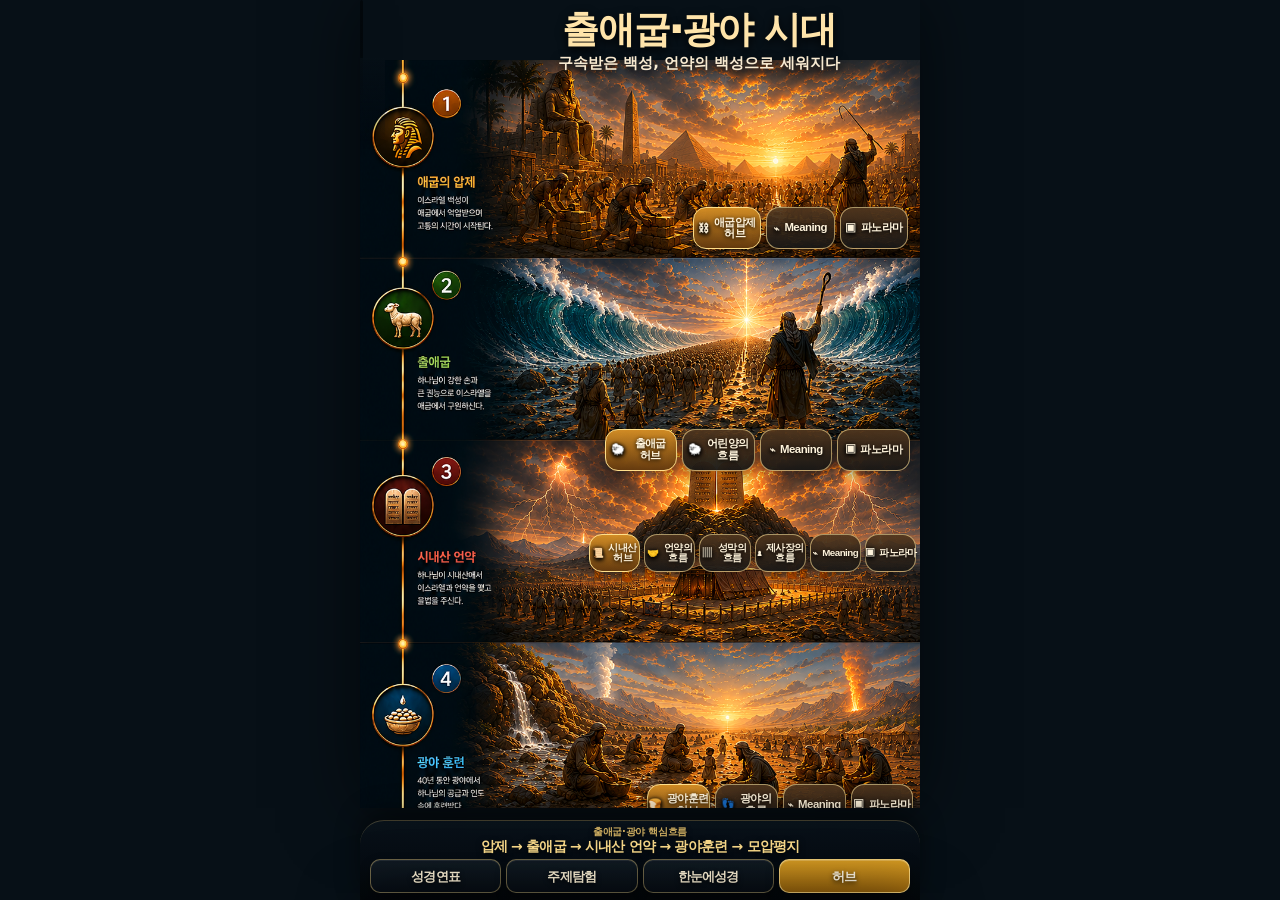
==== commit e9e8d9a9: "Add files via upload" ====
--- a/index.html
+++ b/index.html
@@ -83,29 +83,34 @@
 
       <div class="btnGroup g1">
         <button onclick="goHub('oppression')"><span class="bIcon">⛓</span>애굽압제 허브</button>
-        <button onclick="openSheet('oppressionFlow')"><span class="bIcon">🤝</span>Meaning</button>
+        <button onclick="openSheet('oppressionFlow')"><span class="bIcon">⌁</span>Meaning</button>
+        <button onclick="openSheet('connection')"><span class="bIcon">▣</span>파노라마</button>
       </div>
       <div class="btnGroup g2">
         <button onclick="goHub('exodus')"><span class="bIcon">🐑</span>출애굽 허브</button>
-        <button onclick="openSheet('lamb')"><span class="bIcon">🐑</span>파노라마</button>
-        <button onclick="openSheet('exodusFlow')"><span class="bIcon">⌖</span>Meaning</button>
+        <button onclick="openSheet('lamb')"><span class="bIcon">🐑</span>어린양의 흐름</button>
+        <button onclick="openSheet('exodusFlow')"><span class="bIcon">⌁</span>Meaning</button>
+        <button onclick="openSheet('connection')"><span class="bIcon">▣</span>파노라마</button>
       </div>
       <div class="btnGroup g3 core">
         <button onclick="goHub('sinai')"><span class="bIcon">📜</span>시내산 허브</button>
-        <button onclick="openSheet('covenant')"><span class="bIcon">🤝</span>파노라마</button>
-        <button onclick="openSheet('tabernacle')"><span class="bIcon">▥</span>파노라마</button>
-        <button onclick="openSheet('priest')"><span class="bIcon">♟</span>파노라마</button>
-        <button onclick="openSheet('connection')"><span class="bIcon">⌖</span>Meaning</button>
+        <button onclick="openSheet('covenant')"><span class="bIcon">🤝</span>언약의 흐름</button>
+        <button onclick="openSheet('tabernacle')"><span class="bIcon">▥</span>성막의 흐름</button>
+        <button onclick="openSheet('priest')"><span class="bIcon">♟</span>제사장의 흐름</button>
+        <button onclick="openSheet('connection')"><span class="bIcon">⌁</span>Meaning</button>
+        <button onclick="openSheet('covenant')"><span class="bIcon">▣</span>파노라마</button>
       </div>
       <div class="btnGroup g4">
         <button onclick="goHub('wilderness')"><span class="bIcon">🍞</span>광야훈련 허브</button>
-        <button onclick="openSheet('wildernessFlow')"><span class="bIcon">👣</span>파노라마</button>
-        <button onclick="openSheet('connection')"><span class="bIcon">⌖</span>Meaning</button>
+        <button onclick="openSheet('wildernessFlow')"><span class="bIcon">👣</span>광야의 흐름</button>
+        <button onclick="openSheet('connection')"><span class="bIcon">⌁</span>Meaning</button>
+        <button onclick="openSheet('wildernessFlow')"><span class="bIcon">▣</span>파노라마</button>
       </div>
       <div class="btnGroup g5">
         <button onclick="goHub('moab')"><span class="bIcon">⛰</span>모압평지 허브</button>
-        <button onclick="openSheet('kingdom')"><span class="bIcon">♛</span>파노라마</button>
-        <button onclick="openSheet('connection')"><span class="bIcon">⌖</span>Meaning</button>
+        <button onclick="openSheet('kingdom')"><span class="bIcon">♛</span>하나님나라의 흐름</button>
+        <button onclick="openSheet('connection')"><span class="bIcon">⌁</span>Meaning</button>
+        <button onclick="openSheet('kingdom')"><span class="bIcon">▣</span>파노라마</button>
       </div>
     </section>
   </main>
@@ -131,7 +136,7 @@
   <div class="coreFlow"><small>출애굽·광야 핵심흐름</small>압제 → 출애굽 → 시내산 언약 → 광야훈련 → 모압평지</div>
   <nav class="unifiedNav" aria-label="하단 메뉴">
     <button class="action" type="button" data-link="timeline" data-footer="timeline">성경연표</button>
-    <button class="action" type="button" data-link="connect" data-footer="connect">Meaning</button>
+    <button class="action" type="button" data-link="connect" data-footer="connect">주제탐험</button>
     <button class="action" type="button" data-link="overview" data-footer="overview">한눈에성경</button>
     <button class="action main" type="button" data-link="hub" data-footer="hub">허브</button>
   </nav>
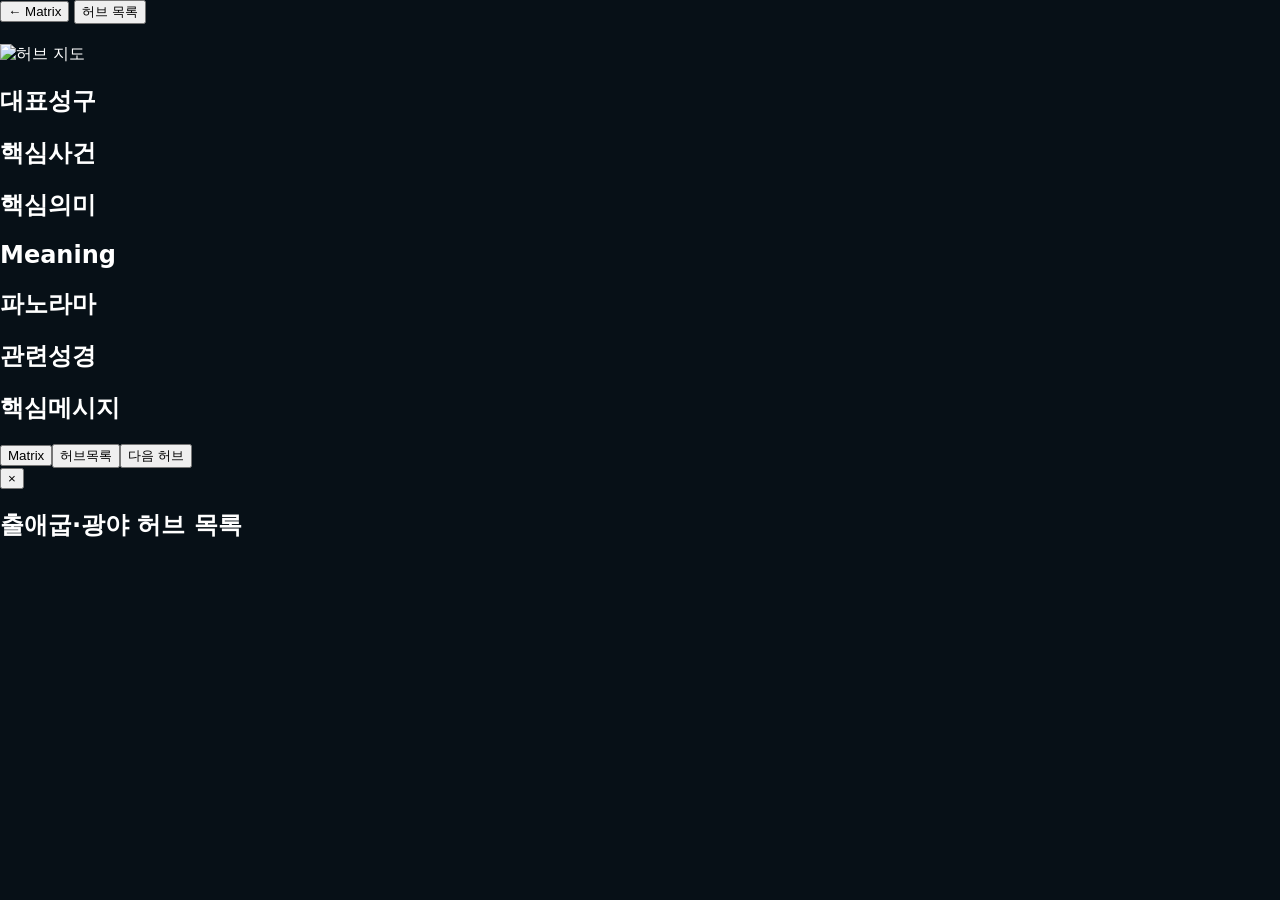
==== commit 5df07326: "Add files via upload" ====
--- a/index.html
+++ b/index.html
@@ -3,178 +3,45 @@
 <head>
 <meta charset="utf-8"/>
 <meta name="viewport" content="width=device-width,initial-scale=1,maximum-scale=1,user-scalable=no,viewport-fit=cover"/>
-<title>출애굽·광야 Matrix</title>
-<link rel="manifest" href="manifest.webmanifest"/>
-<link rel="apple-touch-icon" href="icons/icon-192.png"/>
-<meta name="theme-color" content="#071017"/>
+<title>출애굽·광야 허브</title>
 <link rel="stylesheet" href="style.css"/>
-
-<style id="CEN-UNIFIED-FOOTER-V5-CSS">
-body{padding-bottom:92px!important}
-.unifiedDock{position:fixed!important;left:50%!important;bottom:0!important;transform:translateX(-50%)!important;width:100%!important;max-width:560px!important;z-index:3000!important;padding:5px 10px calc(7px + env(safe-area-inset-bottom))!important;background:linear-gradient(to top,rgba(4,8,12,.98),rgba(9,18,26,.92))!important;border-top:1px solid rgba(247,216,137,.24)!important;box-shadow:0 -10px 24px rgba(0,0,0,.42)!important;backdrop-filter:blur(16px)!important;display:block!important;min-height:auto!important}
-.unifiedDock .coreFlow{margin:0 0 4px!important;text-align:center!important;color:#f7d889!important;font-weight:900!important;line-height:1.18!important;font-size:clamp(10px,2.65vw,14px)!important;letter-spacing:-.055em!important;text-shadow:0 2px 6px rgba(0,0,0,.85)!important;white-space:normal!important;overflow:visible!important;text-overflow:clip!important}
-.unifiedDock .coreFlow small{display:block!important;margin-bottom:1px!important;color:#d7b565!important;font-size:clamp(7px,1.9vw,10px)!important;font-weight:800!important;letter-spacing:-.03em!important;opacity:.95!important}
-.unifiedDock .unifiedNav{display:grid!important;grid-template-columns:repeat(4,1fr)!important;gap:5px!important;width:100%!important;margin:0!important;padding:0!important}
-.unifiedDock .action{min-height:34px!important;border:1.2px solid rgba(247,216,137,.42)!important;border-radius:10px!important;background:linear-gradient(180deg,rgba(18,28,36,.92),rgba(8,15,22,.9))!important;box-shadow:inset 0 1px 0 rgba(255,255,255,.08),0 5px 12px rgba(0,0,0,.30)!important;color:#fff4d8!important;text-decoration:none!important;font-size:clamp(10px,2.55vw,13px)!important;font-weight:950!important;display:flex!important;align-items:center!important;justify-content:center!important;line-height:1.0!important;text-align:center!important;letter-spacing:-.06em!important;text-shadow:0 2px 5px rgba(0,0,0,.75)!important;padding:0 2px!important;cursor:pointer!important}
-.unifiedDock .action.main,.unifiedDock .action[data-link="hub"],.unifiedDock .action[data-footer="hub"]{background:linear-gradient(180deg,#d49a22,#9b660d)!important;border-color:rgba(255,224,142,.82)!important;color:#fff8e6!important;box-shadow:inset 0 1px 0 rgba(255,255,255,.2),0 5px 13px rgba(0,0,0,.34)!important}
-@media(min-width:680px){.unifiedDock{border-radius:24px 24px 0 0!important}}
-</style>
-
-
-<style id="CEN-FOOTER-HEIGHT-FIX-V5B">
-:root{--cen-footer-h:92px!important;}
-.phone.main-content{bottom:calc(92px + env(safe-area-inset-bottom))!important;}
-.app-container{background:#020b10!important;}
-</style>
-
-<style id="CEN-BLACK-GAP-FIX-V5C">
-/* v5c: 기존 하단 흐름/푸터 예약공간 제거 + 통합 네비게이터 기준으로 재정렬 */
-:root{--footer-h:92px!important;--flow-h:0px!important;--cen-footer-h:82px!important;}
-.flow-dock,.fixedFooter:not(.unifiedDock),.cen-bottom-solid-bg,.jesus-flow-strip,.era-flow-strip{display:none!important;height:0!important;min-height:0!important;padding:0!important;margin:0!important;border:0!important;box-shadow:none!important;overflow:hidden!important;pointer-events:none!important;}
-.viewport{bottom:calc(92px + env(safe-area-inset-bottom))!important;}
-.unifiedDock{height:auto!important;min-height:0!important;}
-.unifiedDock .action{min-height:34px!important;}
-.unifiedDock .coreFlow{margin-bottom:4px!important;}
-.unifiedDock .action[data-link="overview"]{letter-spacing:-.07em!important;}
-</style>
-
-<style id="M03-HUB-SHEET-POSITION-FIX">
-/* M03 전용: 기존 출애굽·광야 허브목록(openSheet('hubList'))은 그대로 쓰고,
-   하단 통합 네비게이터 위에서 보이도록 시트 위치만 보정 */
-.sheetBack{
-  z-index:2500!important;
-}
-.sheet{
-  z-index:4000!important;
-  bottom:calc(86px + env(safe-area-inset-bottom))!important;
-  max-height:calc(100svh - 112px - env(safe-area-inset-bottom))!important;
-  overflow-y:auto!important;
-  padding-bottom:18px!important;
-  border-bottom:1px solid rgba(245,199,107,.30)!important;
-  border-radius:24px!important;
-}
-.sheet.show{
-  transform:translate(-50%,0)!important;
-}
-.sheet:not(.show){
-  transform:translate(-50%,calc(100% + 110px))!important;
-}
-.chipBtn{
-  cursor:pointer!important;
-}
-</style>
+<style>.exploreCard b{display:block;margin-bottom:10px}.exploreCard p{white-space:normal;line-height:1.75}.flowArrow{display:block;color:#f7d889;font-weight:900}.flowLine{display:block}</style>
+<style id='hash-fix'>#connections,#integration{scroll-margin-top:90px;}</style>
 </head>
 <body>
-<div class="app">
-  <main class="phone main-content">
-    <section class="stage" aria-label="출애굽·광야 시대 Matrix">
-      <img class="bg" src="assets/exodus-wilderness-bg.png" alt="출애굽·광야 시대 배경"/>
-
-      <div class="titleLayer">
-        <h1>출애굽·광야 시대</h1>
-        <p>구속받은 백성, 언약의 백성으로 세워지다</p>
-      </div>
-
-      <button class="hot event e1" onclick="goHub('oppression')" aria-label="애굽압제 허브"></button>
-      <button class="hot event e2" onclick="goHub('exodus')" aria-label="출애굽 허브"></button>
-      <button class="hot event e3" onclick="goHub('sinai')" aria-label="시내산 허브"></button>
-      <button class="hot event e4" onclick="goHub('wilderness')" aria-label="광야훈련 허브"></button>
-      <button class="hot event e5" onclick="goHub('moab')" aria-label="모압평지 허브"></button>
-
-      <div class="btnGroup g1">
-        <button onclick="goHub('oppression')"><span class="bIcon">⛓</span>애굽압제 허브</button>
-        <button onclick="openSheet('oppressionFlow')"><span class="bIcon">⌁</span>Meaning</button>
-        <button onclick="openSheet('connection')"><span class="bIcon">▣</span>파노라마</button>
-      </div>
-      <div class="btnGroup g2">
-        <button onclick="goHub('exodus')"><span class="bIcon">🐑</span>출애굽 허브</button>
-        <button onclick="openSheet('lamb')"><span class="bIcon">🐑</span>어린양의 흐름</button>
-        <button onclick="openSheet('exodusFlow')"><span class="bIcon">⌁</span>Meaning</button>
-        <button onclick="openSheet('connection')"><span class="bIcon">▣</span>파노라마</button>
-      </div>
-      <div class="btnGroup g3 core">
-        <button onclick="goHub('sinai')"><span class="bIcon">📜</span>시내산 허브</button>
-        <button onclick="openSheet('covenant')"><span class="bIcon">🤝</span>언약의 흐름</button>
-        <button onclick="openSheet('tabernacle')"><span class="bIcon">▥</span>성막의 흐름</button>
-        <button onclick="openSheet('priest')"><span class="bIcon">♟</span>제사장의 흐름</button>
-        <button onclick="openSheet('connection')"><span class="bIcon">⌁</span>Meaning</button>
-        <button onclick="openSheet('covenant')"><span class="bIcon">▣</span>파노라마</button>
-      </div>
-      <div class="btnGroup g4">
-        <button onclick="goHub('wilderness')"><span class="bIcon">🍞</span>광야훈련 허브</button>
-        <button onclick="openSheet('wildernessFlow')"><span class="bIcon">👣</span>광야의 흐름</button>
-        <button onclick="openSheet('connection')"><span class="bIcon">⌁</span>Meaning</button>
-        <button onclick="openSheet('wildernessFlow')"><span class="bIcon">▣</span>파노라마</button>
-      </div>
-      <div class="btnGroup g5">
-        <button onclick="goHub('moab')"><span class="bIcon">⛰</span>모압평지 허브</button>
-        <button onclick="openSheet('kingdom')"><span class="bIcon">♛</span>하나님나라의 흐름</button>
-        <button onclick="openSheet('connection')"><span class="bIcon">⌁</span>Meaning</button>
-        <button onclick="openSheet('kingdom')"><span class="bIcon">▣</span>파노라마</button>
-      </div>
-    </section>
-  </main>
-
-  <nav class="fixedFooter" aria-label="출애굽·광야 하단 고정 메뉴">
-    <div class="flowBox">
-      <div class="flowTitle">출애굽·광야 핵심흐름</div>
-      <div class="flowItems">
-        <span>압제</span><b>›</b><span>출애굽</span><b>›</b><span>언약</span><b>›</b><span>광야</span><b>›</b><span>모압</span>
-      </div>
-    </div>
-    <div class="navGrid">
-      <button onclick="showToast('홈 연결 준비')"><i>⌂</i><span>홈</span></button>
-      <button onclick="showToast('전체 시대 Matrix 연결 준비')"><i>◎</i><span>전체</span></button>
-      <button onclick="openSheet('hubList')"><i>▣</i><span>허브</span></button>
-      <button onclick="showToast('족장시대 Matrix 연결 준비')"><i>‹</i><span>이전</span></button>
-      <button onclick="showToast('정복시대 Matrix 연결 준비')" class="next"><i>›</i><span>정복시대</span></button>
-    </div>
-  </nav>
+<div class="wrap">
+  <header class="top">
+    <button onclick="location.href='../index.html'">← Matrix</button>
+    <button onclick="openList()">허브 목록</button>
+  </header>
+  <section class="head">
+    <div class="hubSymbol" id="hubIcon"></div>
+    <h1 id="title"></h1>
+    <div class="sub" id="subtitle"></div>
+    <div class="theme" id="theme"></div>
+  </section>
+  <section class="mapCard mapFirst">
+    <img id="map" alt="허브 지도"/>
+    <div class="mapText" id="mapText"></div>
+  </section>
+  <section class="grid">
+    <article class="card"><h2>대표성구</h2><div class="verse" id="verse"></div></article>
+    <article class="card"><h2>핵심사건</h2><ul id="events"></ul></article>
+    <article class="card"><h2>핵심의미</h2><ul id="meaning"></ul></article>
+    <article class="card" id="connections"><h2>Meaning</h2><div class="exploreGrid" id="connectionsList"></div></article>
+    <article class="card" id="integration"><h2>파노라마</h2><div class="exploreGrid" id="integrationList"></div></article>
+    <article class="card"><h2>관련성경</h2><ul id="refs"></ul></article>
+    <article class="card message"><h2>핵심메시지</h2><p id="message"></p></article>
+  </section>
 </div>
-
-<footer class="footer actions unifiedDock" aria-label="출애굽·광야 하단 네비게이터">
-  <div class="coreFlow"><small>출애굽·광야 핵심흐름</small>압제 → 출애굽 → 시내산 언약 → 광야훈련 → 모압평지</div>
-  <nav class="unifiedNav" aria-label="하단 메뉴">
-    <button class="action" type="button" data-link="timeline" data-footer="timeline">성경연표</button>
-    <button class="action" type="button" data-link="connect" data-footer="connect">주제탐험</button>
-    <button class="action" type="button" data-link="overview" data-footer="overview">한눈에성경</button>
-    <button class="action main" type="button" data-link="hub" data-footer="hub">허브</button>
-  </nav>
-</footer>
-
-<div class="sheetBack" id="backdrop"></div>
-<section class="sheet" id="sheet" aria-modal="true" role="dialog">
-  <div class="grab"></div><button class="close" id="close">×</button>
-  <h2 id="sheetTitle"></h2><div class="meta" id="sheetMeta"></div><p id="sheetBody"></p><div class="chips" id="chips"></div>
-</section>
-<div class="toast" id="toast"></div>
-
-<script src="script.js"></script>
-
-<script id="CEN-UNIFIED-FOOTER-V5-LINKS">
-(function(){
-  const links={
-    timeline:'https://centiger.github.io/CEN-Chronology/?view=timeline',
-    connect:'https://centiger.github.io/CEN-Chronology/',
-    overview:'https://centiger.github.io/CEN-Bible2.0/#overview66'
-  };
-  document.addEventListener('click',function(e){
-    const btn=e.target.closest && e.target.closest('.unifiedDock .action');
-    if(!btn) return;
-    const key=btn.dataset.link || btn.dataset.footer || '';
-    if(key==='timeline'||key==='connect'||key==='overview'){
-      e.preventDefault(); e.stopPropagation(); e.stopImmediatePropagation();
-      location.href=links[key];
-      return;
-    }
-    if(key==='hub'){
-      e.preventDefault(); e.stopPropagation(); e.stopImmediatePropagation();
-      if(typeof openSheet === 'function') openSheet('hubList');
-      return;
-    }
-  },true);
-})();
-</script>
-
+<nav class="bottom"><button onclick="location.href='../index.html'">Matrix</button><button onclick="openList()">허브목록</button><button id="nextBtn">다음 허브</button></nav>
+<div class="listModal" id="listModal" aria-modal="true" role="dialog">
+  <div class="listPanel">
+    <button class="listClose" onclick="closeList()">×</button>
+    <h2>출애굽·광야 허브 목록</h2>
+    <div class="hubList" id="hubList"></div>
+  </div>
+</div>
+<script src="js/app.js"></script>
 </body>
 </html>
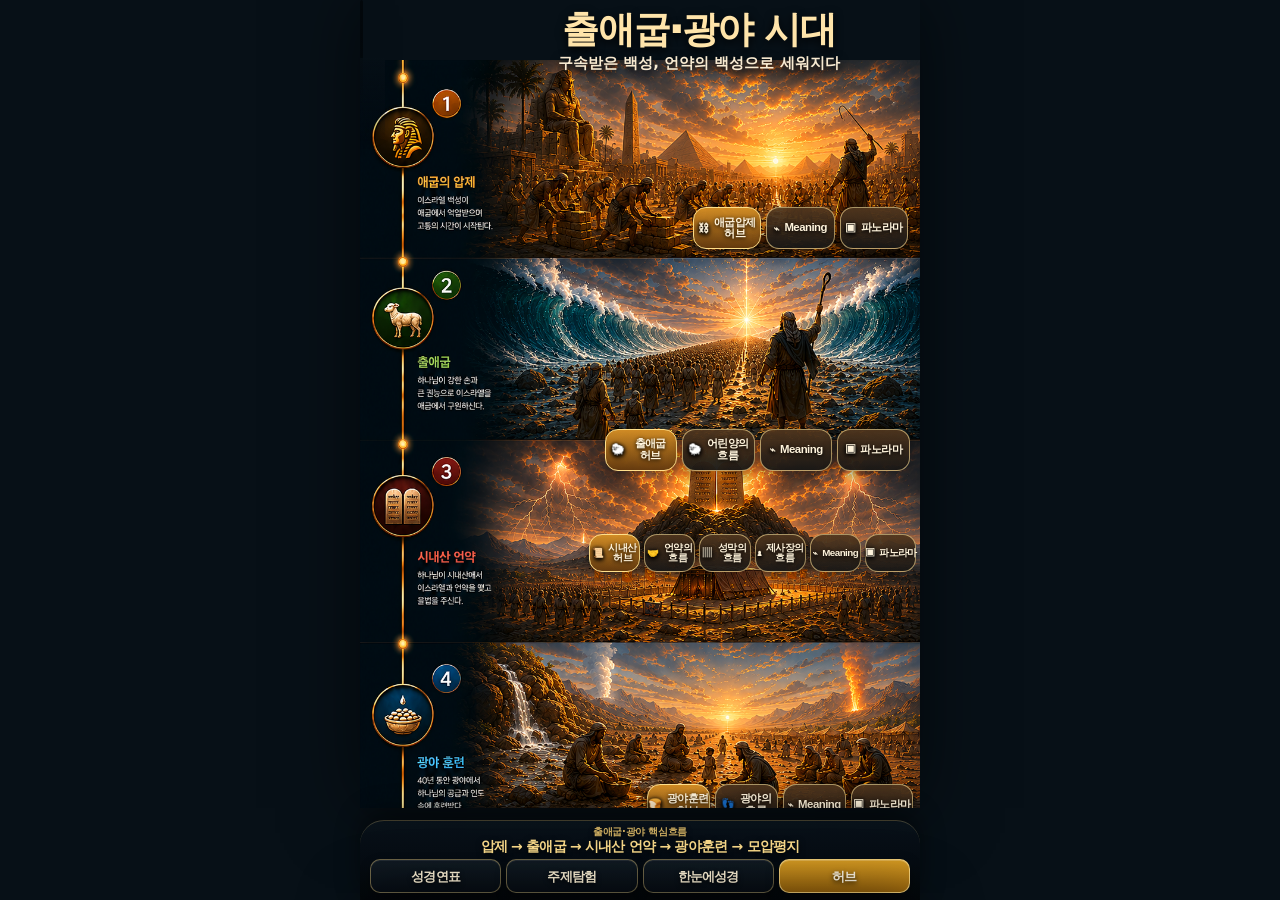
==== commit acea24b2: "Add files via upload" ====
--- a/index.html
+++ b/index.html
@@ -3,45 +3,178 @@
 <head>
 <meta charset="utf-8"/>
 <meta name="viewport" content="width=device-width,initial-scale=1,maximum-scale=1,user-scalable=no,viewport-fit=cover"/>
-<title>출애굽·광야 허브</title>
+<title>출애굽·광야 Matrix</title>
+<link rel="manifest" href="manifest.webmanifest"/>
+<link rel="apple-touch-icon" href="icons/icon-192.png"/>
+<meta name="theme-color" content="#071017"/>
 <link rel="stylesheet" href="style.css"/>
-<style>.exploreCard b{display:block;margin-bottom:10px}.exploreCard p{white-space:normal;line-height:1.75}.flowArrow{display:block;color:#f7d889;font-weight:900}.flowLine{display:block}</style>
-<style id='hash-fix'>#connections,#integration{scroll-margin-top:90px;}</style>
+
+<style id="CEN-UNIFIED-FOOTER-V5-CSS">
+body{padding-bottom:92px!important}
+.unifiedDock{position:fixed!important;left:50%!important;bottom:0!important;transform:translateX(-50%)!important;width:100%!important;max-width:560px!important;z-index:3000!important;padding:5px 10px calc(7px + env(safe-area-inset-bottom))!important;background:linear-gradient(to top,rgba(4,8,12,.98),rgba(9,18,26,.92))!important;border-top:1px solid rgba(247,216,137,.24)!important;box-shadow:0 -10px 24px rgba(0,0,0,.42)!important;backdrop-filter:blur(16px)!important;display:block!important;min-height:auto!important}
+.unifiedDock .coreFlow{margin:0 0 4px!important;text-align:center!important;color:#f7d889!important;font-weight:900!important;line-height:1.18!important;font-size:clamp(10px,2.65vw,14px)!important;letter-spacing:-.055em!important;text-shadow:0 2px 6px rgba(0,0,0,.85)!important;white-space:normal!important;overflow:visible!important;text-overflow:clip!important}
+.unifiedDock .coreFlow small{display:block!important;margin-bottom:1px!important;color:#d7b565!important;font-size:clamp(7px,1.9vw,10px)!important;font-weight:800!important;letter-spacing:-.03em!important;opacity:.95!important}
+.unifiedDock .unifiedNav{display:grid!important;grid-template-columns:repeat(4,1fr)!important;gap:5px!important;width:100%!important;margin:0!important;padding:0!important}
+.unifiedDock .action{min-height:34px!important;border:1.2px solid rgba(247,216,137,.42)!important;border-radius:10px!important;background:linear-gradient(180deg,rgba(18,28,36,.92),rgba(8,15,22,.9))!important;box-shadow:inset 0 1px 0 rgba(255,255,255,.08),0 5px 12px rgba(0,0,0,.30)!important;color:#fff4d8!important;text-decoration:none!important;font-size:clamp(10px,2.55vw,13px)!important;font-weight:950!important;display:flex!important;align-items:center!important;justify-content:center!important;line-height:1.0!important;text-align:center!important;letter-spacing:-.06em!important;text-shadow:0 2px 5px rgba(0,0,0,.75)!important;padding:0 2px!important;cursor:pointer!important}
+.unifiedDock .action.main,.unifiedDock .action[data-link="hub"],.unifiedDock .action[data-footer="hub"]{background:linear-gradient(180deg,#d49a22,#9b660d)!important;border-color:rgba(255,224,142,.82)!important;color:#fff8e6!important;box-shadow:inset 0 1px 0 rgba(255,255,255,.2),0 5px 13px rgba(0,0,0,.34)!important}
+@media(min-width:680px){.unifiedDock{border-radius:24px 24px 0 0!important}}
+</style>
+
+
+<style id="CEN-FOOTER-HEIGHT-FIX-V5B">
+:root{--cen-footer-h:92px!important;}
+.phone.main-content{bottom:calc(92px + env(safe-area-inset-bottom))!important;}
+.app-container{background:#020b10!important;}
+</style>
+
+<style id="CEN-BLACK-GAP-FIX-V5C">
+/* v5c: 기존 하단 흐름/푸터 예약공간 제거 + 통합 네비게이터 기준으로 재정렬 */
+:root{--footer-h:92px!important;--flow-h:0px!important;--cen-footer-h:82px!important;}
+.flow-dock,.fixedFooter:not(.unifiedDock),.cen-bottom-solid-bg,.jesus-flow-strip,.era-flow-strip{display:none!important;height:0!important;min-height:0!important;padding:0!important;margin:0!important;border:0!important;box-shadow:none!important;overflow:hidden!important;pointer-events:none!important;}
+.viewport{bottom:calc(92px + env(safe-area-inset-bottom))!important;}
+.unifiedDock{height:auto!important;min-height:0!important;}
+.unifiedDock .action{min-height:34px!important;}
+.unifiedDock .coreFlow{margin-bottom:4px!important;}
+.unifiedDock .action[data-link="overview"]{letter-spacing:-.07em!important;}
+</style>
+
+<style id="M03-HUB-SHEET-POSITION-FIX">
+/* M03 전용: 기존 출애굽·광야 허브목록(openSheet('hubList'))은 그대로 쓰고,
+   하단 통합 네비게이터 위에서 보이도록 시트 위치만 보정 */
+.sheetBack{
+  z-index:2500!important;
+}
+.sheet{
+  z-index:4000!important;
+  bottom:calc(86px + env(safe-area-inset-bottom))!important;
+  max-height:calc(100svh - 112px - env(safe-area-inset-bottom))!important;
+  overflow-y:auto!important;
+  padding-bottom:18px!important;
+  border-bottom:1px solid rgba(245,199,107,.30)!important;
+  border-radius:24px!important;
+}
+.sheet.show{
+  transform:translate(-50%,0)!important;
+}
+.sheet:not(.show){
+  transform:translate(-50%,calc(100% + 110px))!important;
+}
+.chipBtn{
+  cursor:pointer!important;
+}
+</style>
 </head>
 <body>
-<div class="wrap">
-  <header class="top">
-    <button onclick="location.href='../index.html'">← Matrix</button>
-    <button onclick="openList()">허브 목록</button>
-  </header>
-  <section class="head">
-    <div class="hubSymbol" id="hubIcon"></div>
-    <h1 id="title"></h1>
-    <div class="sub" id="subtitle"></div>
-    <div class="theme" id="theme"></div>
-  </section>
-  <section class="mapCard mapFirst">
-    <img id="map" alt="허브 지도"/>
-    <div class="mapText" id="mapText"></div>
-  </section>
-  <section class="grid">
-    <article class="card"><h2>대표성구</h2><div class="verse" id="verse"></div></article>
-    <article class="card"><h2>핵심사건</h2><ul id="events"></ul></article>
-    <article class="card"><h2>핵심의미</h2><ul id="meaning"></ul></article>
-    <article class="card" id="connections"><h2>Meaning</h2><div class="exploreGrid" id="connectionsList"></div></article>
-    <article class="card" id="integration"><h2>파노라마</h2><div class="exploreGrid" id="integrationList"></div></article>
-    <article class="card"><h2>관련성경</h2><ul id="refs"></ul></article>
-    <article class="card message"><h2>핵심메시지</h2><p id="message"></p></article>
-  </section>
+<div class="app">
+  <main class="phone main-content">
+    <section class="stage" aria-label="출애굽·광야 시대 Matrix">
+      <img class="bg" src="assets/exodus-wilderness-bg.png" alt="출애굽·광야 시대 배경"/>
+
+      <div class="titleLayer">
+        <h1>출애굽·광야 시대</h1>
+        <p>구속받은 백성, 언약의 백성으로 세워지다</p>
+      </div>
+
+      <button class="hot event e1" onclick="goHub('oppression')" aria-label="애굽압제 허브"></button>
+      <button class="hot event e2" onclick="goHub('exodus')" aria-label="출애굽 허브"></button>
+      <button class="hot event e3" onclick="goHub('sinai')" aria-label="시내산 허브"></button>
+      <button class="hot event e4" onclick="goHub('wilderness')" aria-label="광야훈련 허브"></button>
+      <button class="hot event e5" onclick="goHub('moab')" aria-label="모압평지 허브"></button>
+
+      <div class="btnGroup g1">
+        <button onclick="goHub('oppression')"><span class="bIcon">⛓</span>애굽압제 허브</button>
+        <button onclick="location.href='hubs/index.html?hub=oppression#connections'"><span class="bIcon">⌁</span>Meaning</button>
+        <button onclick="location.href='hubs/index.html?hub=oppression#integration'"><span class="bIcon">▣</span>파노라마</button>
+      </div>
+      <div class="btnGroup g2">
+        <button onclick="goHub('exodus')"><span class="bIcon">🐑</span>출애굽 허브</button>
+        <button onclick="openSheet('lamb')"><span class="bIcon">🐑</span>어린양의 흐름</button>
+        <button onclick="location.href='hubs/index.html?hub=exodus#connections'"><span class="bIcon">⌁</span>Meaning</button>
+        <button onclick="location.href='hubs/index.html?hub=exodus#integration'"><span class="bIcon">▣</span>파노라마</button>
+      </div>
+      <div class="btnGroup g3 core">
+        <button onclick="goHub('sinai')"><span class="bIcon">📜</span>시내산 허브</button>
+        <button onclick="openSheet('covenant')"><span class="bIcon">🤝</span>언약의 흐름</button>
+        <button onclick="openSheet('tabernacle')"><span class="bIcon">▥</span>성막의 흐름</button>
+        <button onclick="openSheet('priest')"><span class="bIcon">♟</span>제사장의 흐름</button>
+        <button onclick="location.href='hubs/index.html?hub=sinai#connections'"><span class="bIcon">⌁</span>Meaning</button>
+        <button onclick="location.href='hubs/index.html?hub=sinai#integration'"><span class="bIcon">▣</span>파노라마</button>
+      </div>
+      <div class="btnGroup g4">
+        <button onclick="goHub('wilderness')"><span class="bIcon">🍞</span>광야훈련 허브</button>
+        <button onclick="openSheet('wildernessFlow')"><span class="bIcon">👣</span>광야의 흐름</button>
+        <button onclick="location.href='hubs/index.html?hub=wilderness#connections'"><span class="bIcon">⌁</span>Meaning</button>
+        <button onclick="location.href='hubs/index.html?hub=wilderness#integration'"><span class="bIcon">▣</span>파노라마</button>
+      </div>
+      <div class="btnGroup g5">
+        <button onclick="goHub('moab')"><span class="bIcon">⛰</span>모압평지 허브</button>
+        <button onclick="openSheet('kingdom')"><span class="bIcon">♛</span>하나님나라의 흐름</button>
+        <button onclick="location.href='hubs/index.html?hub=moab#connections'"><span class="bIcon">⌁</span>Meaning</button>
+        <button onclick="location.href='hubs/index.html?hub=moab#integration'"><span class="bIcon">▣</span>파노라마</button>
+      </div>
+    </section>
+  </main>
+
+  <nav class="fixedFooter" aria-label="출애굽·광야 하단 고정 메뉴">
+    <div class="flowBox">
+      <div class="flowTitle">출애굽·광야 핵심흐름</div>
+      <div class="flowItems">
+        <span>압제</span><b>›</b><span>출애굽</span><b>›</b><span>언약</span><b>›</b><span>광야</span><b>›</b><span>모압</span>
+      </div>
+    </div>
+    <div class="navGrid">
+      <button onclick="showToast('홈 연결 준비')"><i>⌂</i><span>홈</span></button>
+      <button onclick="showToast('전체 시대 Matrix 연결 준비')"><i>◎</i><span>전체</span></button>
+      <button onclick="openSheet('hubList')"><i>▣</i><span>허브</span></button>
+      <button onclick="showToast('족장시대 Matrix 연결 준비')"><i>‹</i><span>이전</span></button>
+      <button onclick="showToast('정복시대 Matrix 연결 준비')" class="next"><i>›</i><span>정복시대</span></button>
+    </div>
+  </nav>
 </div>
-<nav class="bottom"><button onclick="location.href='../index.html'">Matrix</button><button onclick="openList()">허브목록</button><button id="nextBtn">다음 허브</button></nav>
-<div class="listModal" id="listModal" aria-modal="true" role="dialog">
-  <div class="listPanel">
-    <button class="listClose" onclick="closeList()">×</button>
-    <h2>출애굽·광야 허브 목록</h2>
-    <div class="hubList" id="hubList"></div>
-  </div>
-</div>
-<script src="js/app.js"></script>
+
+<footer class="footer actions unifiedDock" aria-label="출애굽·광야 하단 네비게이터">
+  <div class="coreFlow"><small>출애굽·광야 핵심흐름</small>압제 → 출애굽 → 시내산 언약 → 광야훈련 → 모압평지</div>
+  <nav class="unifiedNav" aria-label="하단 메뉴">
+    <button class="action" type="button" data-link="timeline" data-footer="timeline">성경연표</button>
+    <button class="action" type="button" data-link="connect" data-footer="connect">주제탐험</button>
+    <button class="action" type="button" data-link="overview" data-footer="overview">한눈에성경</button>
+    <button class="action main" type="button" data-link="hub" data-footer="hub">허브</button>
+  </nav>
+</footer>
+
+<div class="sheetBack" id="backdrop"></div>
+<section class="sheet" id="sheet" aria-modal="true" role="dialog">
+  <div class="grab"></div><button class="close" id="close">×</button>
+  <h2 id="sheetTitle"></h2><div class="meta" id="sheetMeta"></div><p id="sheetBody"></p><div class="chips" id="chips"></div>
+</section>
+<div class="toast" id="toast"></div>
+
+<script src="script.js"></script>
+
+<script id="CEN-UNIFIED-FOOTER-V5-LINKS">
+(function(){
+  const links={
+    timeline:'https://centiger.github.io/CEN-Chronology/?view=timeline',
+    connect:'https://centiger.github.io/CEN-Chronology/',
+    overview:'https://centiger.github.io/CEN-Bible2.0/#overview66'
+  };
+  document.addEventListener('click',function(e){
+    const btn=e.target.closest && e.target.closest('.unifiedDock .action');
+    if(!btn) return;
+    const key=btn.dataset.link || btn.dataset.footer || '';
+    if(key==='timeline'||key==='connect'||key==='overview'){
+      e.preventDefault(); e.stopPropagation(); e.stopImmediatePropagation();
+      location.href=links[key];
+      return;
+    }
+    if(key==='hub'){
+      e.preventDefault(); e.stopPropagation(); e.stopImmediatePropagation();
+      if(typeof openSheet === 'function') openSheet('hubList');
+      return;
+    }
+  },true);
+})();
+</script>
+
 </body>
 </html>
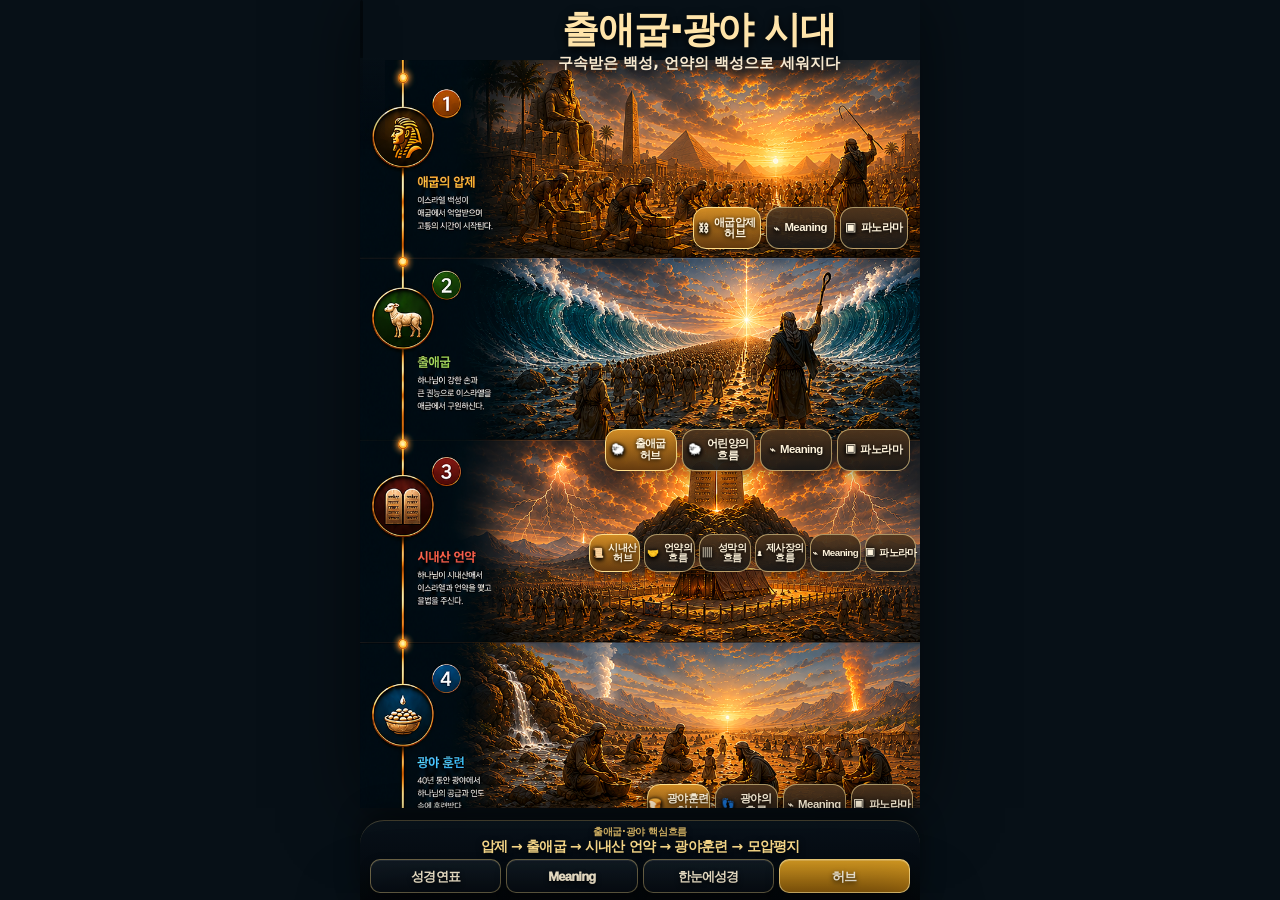
==== commit 2ac8df68: "Add files via upload" ====
--- a/index.html
+++ b/index.html
@@ -136,7 +136,7 @@
   <div class="coreFlow"><small>출애굽·광야 핵심흐름</small>압제 → 출애굽 → 시내산 언약 → 광야훈련 → 모압평지</div>
   <nav class="unifiedNav" aria-label="하단 메뉴">
     <button class="action" type="button" data-link="timeline" data-footer="timeline">성경연표</button>
-    <button class="action" type="button" data-link="connect" data-footer="connect">주제탐험</button>
+    <button class="action" type="button" data-link="connect" data-footer="connect">Meaning</button>
     <button class="action" type="button" data-link="overview" data-footer="overview">한눈에성경</button>
     <button class="action main" type="button" data-link="hub" data-footer="hub">허브</button>
   </nav>
